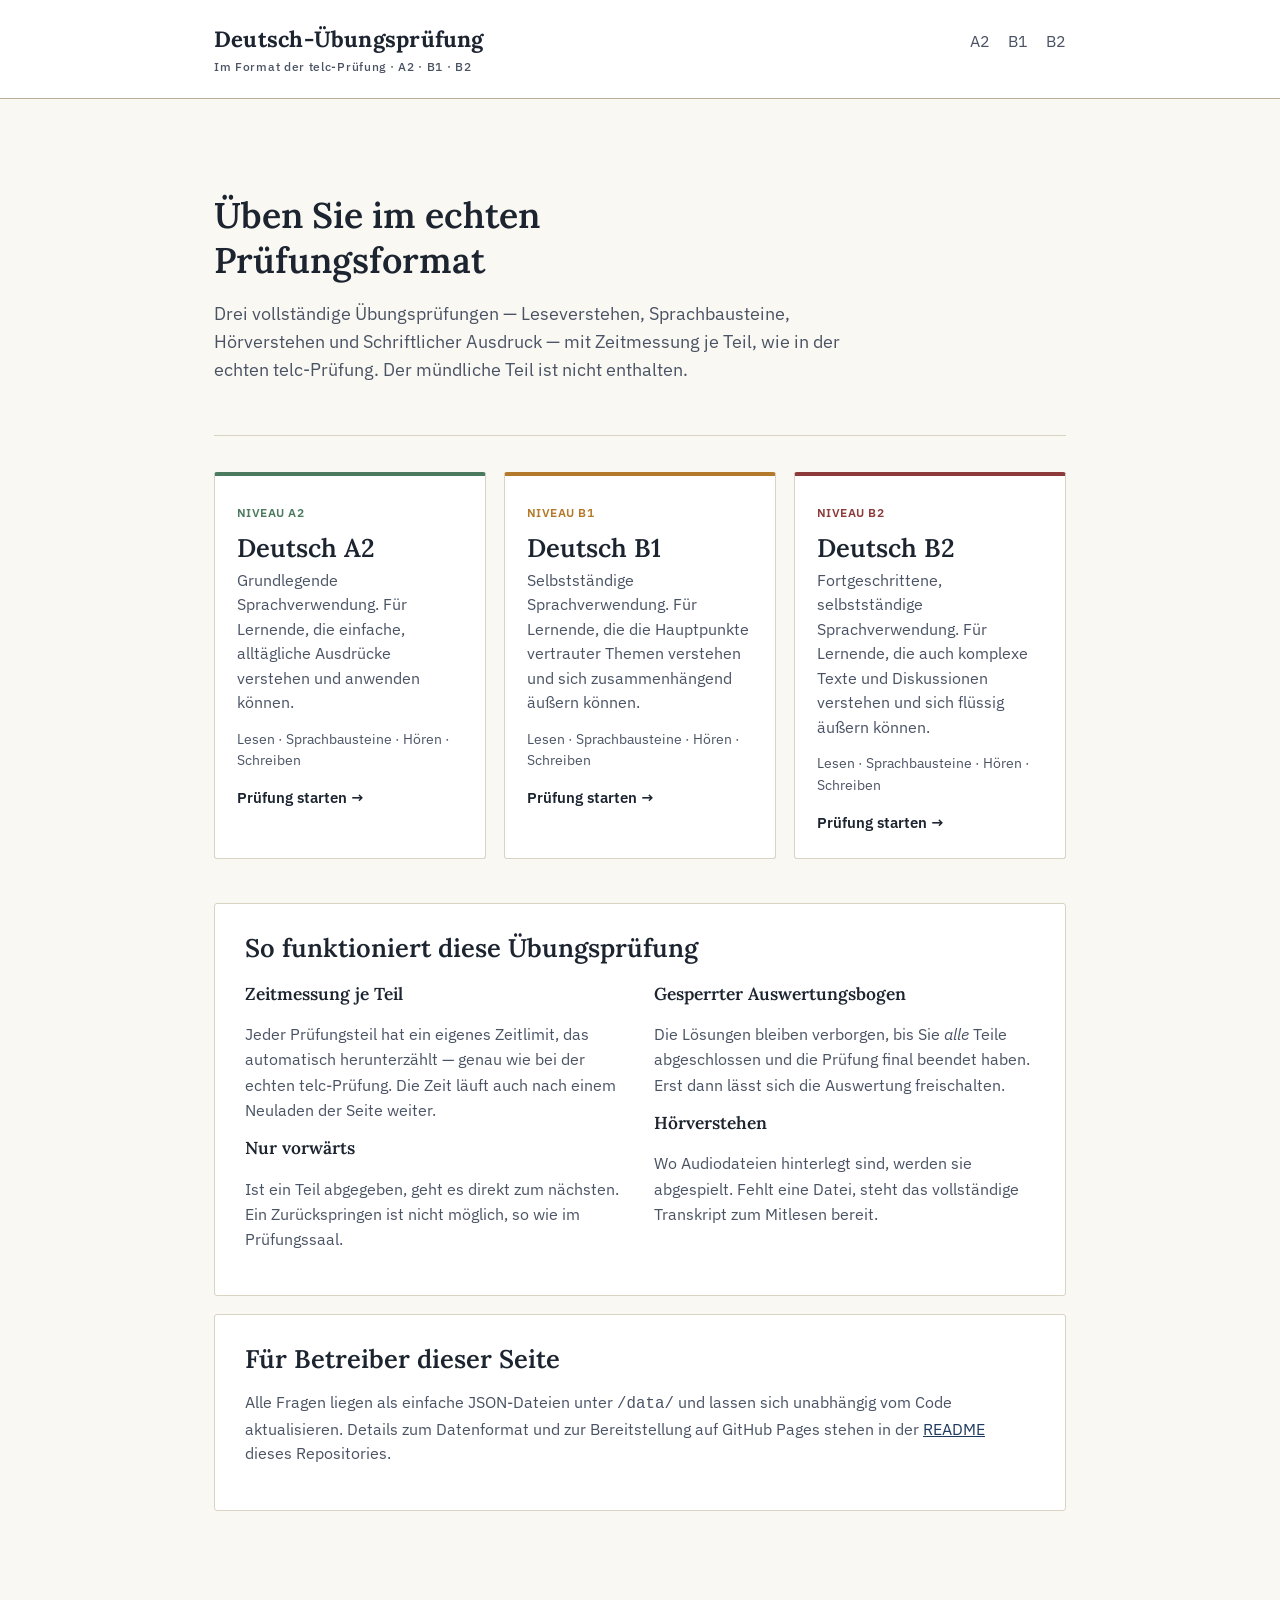
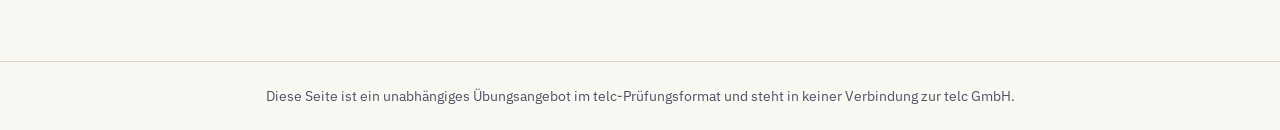
==== index.html @ 19826ff4 "Initial commit" ====
<!DOCTYPE html>
<html lang="de">
<head>
<meta charset="UTF-8">
<meta name="viewport" content="width=device-width, initial-scale=1.0">
<title>Deutsch-Übungsprüfung · telc-Format</title>
<meta name="description" content="Kostenlose Übungsprüfungen im telc-Format für Deutsch A2, B1 und B2 — mit Zeitmessung und gesperrtem Auswertungsbogen.">
<link rel="stylesheet" href="assets/css/style.css">
</head>
<body>

<header class="masthead">
  <div class="masthead-inner">
    <div class="masthead-title"><a href="index.html">Deutsch-Übungsprüfung<small>Im Format der telc-Prüfung · A2 · B1 · B2</small></a></div>
    <nav class="masthead-nav">
      <a href="pages/a2.html">A2</a>
      <a href="pages/b1.html">B1</a>
      <a href="pages/b2.html">B2</a>
    </nav>
  </div>
</header>

<div class="page">
  <section class="hero">
    <h1>Üben Sie im echten Prüfungsformat</h1>
    <p>Drei vollständige Übungsprüfungen — Leseverstehen, Sprachbausteine, Hörverstehen und Schriftlicher Ausdruck — mit Zeitmessung je Teil, wie in der echten telc-Prüfung. Der mündliche Teil ist nicht enthalten.</p>
  </section>

  <div class="level-grid">
    <a class="level-card" href="pages/a2.html" style="--lvl-color:#4C7A5E">
      <span class="cefr-tag">NIVEAU A2</span>
      <h2>Deutsch A2</h2>
      <p>Grundlegende Sprachverwendung. Für Lernende, die einfache, alltägliche Ausdrücke verstehen und anwenden können.</p>
      <div class="parts">Lesen · Sprachbausteine · Hören · Schreiben</div>
      <div class="go">Prüfung starten →</div>
    </a>
    <a class="level-card" href="pages/b1.html" style="--lvl-color:#B5792B">
      <span class="cefr-tag">NIVEAU B1</span>
      <h2>Deutsch B1</h2>
      <p>Selbstständige Sprachverwendung. Für Lernende, die die Hauptpunkte vertrauter Themen verstehen und sich zusammenhängend äußern können.</p>
      <div class="parts">Lesen · Sprachbausteine · Hören · Schreiben</div>
      <div class="go">Prüfung starten →</div>
    </a>
    <a class="level-card" href="pages/b2.html" style="--lvl-color:#8C3A3A">
      <span class="cefr-tag">NIVEAU B2</span>
      <h2>Deutsch B2</h2>
      <p>Fortgeschrittene, selbstständige Sprachverwendung. Für Lernende, die auch komplexe Texte und Diskussionen verstehen und sich flüssig äußern können.</p>
      <div class="parts">Lesen · Sprachbausteine · Hören · Schreiben</div>
      <div class="go">Prüfung starten →</div>
    </a>
  </div>

  <div class="card">
    <h2 style="margin-bottom:16px">So funktioniert diese Übungsprüfung</h2>
    <div class="about-grid">
      <div>
        <h3>Zeitmessung je Teil</h3>
        <p>Jeder Prüfungsteil hat ein eigenes Zeitlimit, das automatisch herunterzählt — genau wie bei der echten telc-Prüfung. Die Zeit läuft auch nach einem Neuladen der Seite weiter.</p>
        <h3>Nur vorwärts</h3>
        <p>Ist ein Teil abgegeben, geht es direkt zum nächsten. Ein Zurückspringen ist nicht möglich, so wie im Prüfungssaal.</p>
      </div>
      <div>
        <h3>Gesperrter Auswertungsbogen</h3>
        <p>Die Lösungen bleiben verborgen, bis Sie <em>alle</em> Teile abgeschlossen und die Prüfung final beendet haben. Erst dann lässt sich die Auswertung freischalten.</p>
        <h3>Hörverstehen</h3>
        <p>Wo Audiodateien hinterlegt sind, werden sie abgespielt. Fehlt eine Datei, steht das vollständige Transkript zum Mitlesen bereit.</p>
      </div>
    </div>
  </div>

  <div class="card" style="margin-top:18px">
    <h2 style="margin-bottom:10px">Für Betreiber dieser Seite</h2>
    <p style="color:var(--ink-soft);font-size:.93rem">Alle Fragen liegen als einfache JSON-Dateien unter <code>/data/</code> und lassen sich unabhängig vom Code aktualisieren. Details zum Datenformat und zur Bereitstellung auf GitHub Pages stehen in der <a href="https://github.com/">README</a> dieses Repositories.</p>
  </div>
</div>

<footer class="site-footer">
  Diese Seite ist ein unabhängiges Übungsangebot im telc-Prüfungsformat und steht in keiner Verbindung zur telc GmbH.
</footer>

</body>
</html>
---- assets/css/style.css ----
/* ==========================================================================
   telc-style Übungsprüfung — shared stylesheet
   Design language: official examination paper. Ink on paper, hairline
   rules, numbered items, a tabular-numeral timer. Accent colour switches
   per level (set via --accent on <body data-level="...">).
   ========================================================================== */

@import url('https://fonts.googleapis.com/css2?family=Lora:ital,wght@0,500;0,600;0,700;1,400&family=IBM+Plex+Sans:wght@400;500;600;700&family=IBM+Plex+Mono:wght@500;600&display=swap');

:root{
  --paper: #FAF8F3;
  --paper-raised: #FFFFFF;
  --ink: #1C2430;
  --ink-soft: #4A5364;
  --rule: #D9D3C4;
  --rule-strong: #B9AF98;
  --accent: #1E3A5F;
  --accent-soft: #E7EEF3;
  --good: #2E6B45;
  --bad: #A13636;
  --focus: #1E3A5F;
  --radius: 3px;
  font-size: 17px;
}

*{ box-sizing: border-box; }
html{ -webkit-text-size-adjust: 100%; }

body{
  margin: 0;
  background: var(--paper);
  color: var(--ink);
  font-family: 'IBM Plex Sans', system-ui, sans-serif;
  line-height: 1.55;
  min-height: 100vh;
}

body[data-level="A2"]{ --accent: #4C7A5E; --accent-soft: #E9F1EC; }
body[data-level="B1"]{ --accent: #B5792B; --accent-soft: #F6EEE1; }
body[data-level="B2"]{ --accent: #8C3A3A; --accent-soft: #F3E7E7; }

h1, h2, h3{
  font-family: 'Lora', Georgia, serif;
  font-weight: 600;
  line-height: 1.25;
  margin: 0 0 .5em;
  color: var(--ink);
}

a{ color: var(--accent); }

button{
  font-family: inherit;
}

:focus-visible{
  outline: 3px solid var(--focus);
  outline-offset: 2px;
}

/* ---------- Masthead ---------- */

.masthead{
  border-bottom: 1px solid var(--rule-strong);
  background: var(--paper-raised);
}
.masthead-inner{
  max-width: 900px;
  margin: 0 auto;
  padding: 22px 24px;
  display: flex;
  align-items: baseline;
  justify-content: space-between;
  gap: 16px;
  flex-wrap: wrap;
}
.masthead-title{
  font-family: 'Lora', serif;
  font-weight: 700;
  font-size: 1.3rem;
  letter-spacing: .01em;
}
.masthead-title a{ color: var(--ink); text-decoration: none; }
.masthead-title small{
  display: block;
  font-family: 'IBM Plex Sans', sans-serif;
  font-weight: 500;
  font-size: .68rem;
  color: var(--ink-soft);
  letter-spacing: .06em;
  margin-top: 2px;
}
.masthead-nav{ display: flex; gap: 18px; font-size: .92rem; }
.masthead-nav a{ text-decoration: none; color: var(--ink-soft); border-bottom: 1px solid transparent; padding-bottom: 2px; }
.masthead-nav a:hover, .masthead-nav a[aria-current="page"]{ color: var(--ink); border-color: var(--rule-strong); }

/* ---------- Layout shells ---------- */

.page{
  max-width: 900px;
  margin: 0 auto;
  padding: 40px 24px 90px;
}
.prose{ max-width: 680px; }

.card{
  background: var(--paper-raised);
  border: 1px solid var(--rule);
  border-radius: var(--radius);
  padding: 28px 30px;
}

/* ---------- Landing page ---------- */

.hero{
  padding: 54px 0 34px;
  border-bottom: 1px solid var(--rule);
  margin-bottom: 36px;
}
.hero h1{ font-size: 2.1rem; max-width: 16ch; }
.hero p{ max-width: 60ch; color: var(--ink-soft); font-size: 1.05rem; }

.level-grid{
  display: grid;
  grid-template-columns: repeat(3, 1fr);
  gap: 18px;
  margin: 28px 0 44px;
}
@media (max-width: 760px){ .level-grid{ grid-template-columns: 1fr; } }

.level-card{
  display: block;
  text-decoration: none;
  color: inherit;
  border: 1px solid var(--rule);
  border-top: 4px solid var(--lvl-color, var(--accent));
  border-radius: var(--radius);
  background: var(--paper-raised);
  padding: 22px 22px 24px;
  transition: transform .12s ease, box-shadow .12s ease;
}
.level-card:hover{ transform: translateY(-2px); box-shadow: 0 8px 20px rgba(28,36,48,.08); }
.level-card h2{ font-size: 1.5rem; margin-bottom: 4px; }
.level-card .cefr-tag{
  display: inline-block;
  font-size: .72rem;
  font-weight: 600;
  letter-spacing: .04em;
  color: var(--lvl-color, var(--accent));
  margin-bottom: 10px;
}
.level-card p{ color: var(--ink-soft); font-size: .93rem; margin: 0 0 14px; }
.level-card .parts{ font-size: .82rem; color: var(--ink-soft); }
.level-card .go{ margin-top: 14px; font-size: .88rem; font-weight: 600; color: var(--ink); }

.about-grid{
  display: grid;
  grid-template-columns: 1fr 1fr;
  gap: 28px;
  margin-top: 20px;
}
@media (max-width: 700px){ .about-grid{ grid-template-columns: 1fr; } }
.about-grid h3{ font-size: 1.02rem; }
.about-grid p, .about-grid li{ color: var(--ink-soft); font-size: .95rem; }

/* ---------- Exam chrome ---------- */

.exam-bar{
  position: sticky;
  top: 0;
  z-index: 20;
  background: var(--paper-raised);
  border-bottom: 1px solid var(--rule-strong);
}
.exam-bar-inner{
  max-width: 900px;
  margin: 0 auto;
  padding: 12px 24px;
  display: flex;
  align-items: center;
  gap: 18px;
  flex-wrap: wrap;
}
.exam-bar .section-name{
  font-family: 'Lora', serif;
  font-weight: 600;
  font-size: 1.02rem;
}
.exam-bar .section-name .lvl{
  color: var(--accent);
  font-weight: 700;
}
.timer{
  margin-left: auto;
  font-family: 'IBM Plex Mono', monospace;
  font-weight: 600;
  font-size: 1.15rem;
  font-variant-numeric: tabular-nums;
  border: 1px solid var(--rule-strong);
  border-radius: var(--radius);
  padding: 5px 12px;
  background: var(--accent-soft);
  color: var(--ink);
  min-width: 5.5ch;
  text-align: center;
}
.timer.low{ background: #F6E3E1; color: var(--bad); border-color: #DDB3AE; }

.progress-track{
  height: 5px;
  background: var(--rule);
}
.progress-fill{
  height: 100%;
  background: var(--accent);
  transition: width .25s ease;
}

.step-rail{
  display: flex;
  gap: 6px;
  padding: 10px 24px 0;
  max-width: 900px;
  margin: 0 auto;
  flex-wrap: wrap;
}
.step-pill{
  font-size: .78rem;
  padding: 4px 10px;
  border-radius: 999px;
  border: 1px solid var(--rule-strong);
  color: var(--ink-soft);
  background: var(--paper-raised);
}
.step-pill.current{ background: var(--accent); color: #fff; border-color: var(--accent); }
.step-pill.done{ background: var(--accent-soft); color: var(--ink); border-color: var(--rule-strong); }

/* ---------- Exam content ---------- */

.section-head{ margin-bottom: 8px; }
.section-head .eyebrow-time{
  font-size: .85rem;
  color: var(--ink-soft);
}
.instructions{
  background: var(--accent-soft);
  border: 1px solid var(--rule);
  border-radius: var(--radius);
  padding: 14px 18px;
  font-size: .95rem;
  color: var(--ink);
  margin: 16px 0 26px;
}

.part{
  border: 1px solid var(--rule);
  border-radius: var(--radius);
  background: var(--paper-raised);
  padding: 24px 26px;
  margin-bottom: 24px;
}
.part h3{ font-size: 1.08rem; margin-bottom: 6px; }
.part .part-instructions{
  color: var(--ink-soft);
  font-size: .92rem;
  margin-bottom: 18px;
}
.reading-text{
  border-left: 3px solid var(--rule-strong);
  padding: 2px 0 2px 16px;
  margin: 0 0 18px;
  color: var(--ink);
  white-space: pre-line;
  font-size: .98rem;
}

.audio-block{
  display: flex;
  align-items: center;
  gap: 14px;
  background: var(--accent-soft);
  border: 1px solid var(--rule);
  border-radius: var(--radius);
  padding: 12px 16px;
  margin-bottom: 18px;
  flex-wrap: wrap;
}
.audio-block audio{ flex: 1 1 260px; min-width: 220px; }
.audio-missing{
  font-size: .88rem;
  color: var(--ink-soft);
}
.transcript-toggle{
  border: 1px solid var(--rule-strong);
  background: var(--paper-raised);
  border-radius: var(--radius);
  padding: 5px 10px;
  font-size: .82rem;
  cursor: pointer;
  color: var(--ink);
}
.transcript-box{
  white-space: pre-line;
  font-size: .9rem;
  color: var(--ink-soft);
  border-top: 1px dashed var(--rule-strong);
  margin-top: 12px;
  padding-top: 12px;
  display: none;
}
.transcript-box.open{ display: block; }

.q-item{
  padding: 14px 0;
  border-top: 1px solid var(--rule);
}
.q-item:first-child{ border-top: none; padding-top: 0; }
.q-num{
  font-family: 'IBM Plex Mono', monospace;
  font-weight: 600;
  color: var(--accent);
  margin-right: 8px;
}
.q-statement{ font-size: .98rem; }

.tf-choices{ display: flex; gap: 10px; margin-top: 8px; }
.choice-btn{
  border: 1px solid var(--rule-strong);
  background: var(--paper-raised);
  border-radius: var(--radius);
  padding: 6px 16px;
  font-size: .9rem;
  cursor: pointer;
  color: var(--ink);
}
.choice-btn.selected{ background: var(--accent); border-color: var(--accent); color: #fff; }

.mc-options{ display: flex; flex-direction: column; gap: 8px; margin-top: 10px; }
.mc-option{
  display: flex;
  align-items: flex-start;
  gap: 10px;
  border: 1px solid var(--rule-strong);
  border-radius: var(--radius);
  padding: 9px 13px;
  cursor: pointer;
  font-size: .93rem;
  background: var(--paper-raised);
}
.mc-option.selected{ background: var(--accent-soft); border-color: var(--accent); }
.mc-option input{ margin-top: 3px; }

.match-row{
  display: grid;
  grid-template-columns: 1fr 140px;
  gap: 14px;
  align-items: start;
  padding: 12px 0;
  border-top: 1px solid var(--rule);
}
.match-row:first-child{ border-top: none; }
select.match-select{
  font-family: inherit;
  font-size: .92rem;
  padding: 7px 8px;
  border: 1px solid var(--rule-strong);
  border-radius: var(--radius);
  background: var(--paper-raised);
  color: var(--ink);
}
.options-legend{
  background: var(--paper);
  border: 1px dashed var(--rule-strong);
  border-radius: var(--radius);
  padding: 12px 16px;
  margin-bottom: 16px;
  font-size: .88rem;
  color: var(--ink-soft);
}
.options-legend strong{ color: var(--ink); }

.cloze-text{
  font-size: 1rem;
  line-height: 2.1;
}
.cloze-blank-select{
  font-family: 'IBM Plex Mono', monospace;
  font-size: .88rem;
  padding: 3px 6px;
  border: 1px solid var(--rule-strong);
  border-radius: var(--radius);
  background: var(--accent-soft);
  color: var(--ink);
  margin: 0 2px;
}
.wordbank{
  display: flex;
  flex-wrap: wrap;
  gap: 8px;
  margin-bottom: 16px;
}
.wordbank span{
  font-family: 'IBM Plex Mono', monospace;
  font-size: .82rem;
  border: 1px solid var(--rule-strong);
  border-radius: 999px;
  padding: 3px 12px;
  background: var(--paper);
  color: var(--ink-soft);
}

.writing-prompt{ font-size: .98rem; margin-bottom: 10px; }
.writing-points{ margin: 0 0 16px 1.1em; color: var(--ink-soft); font-size: .93rem; }
.writing-points li{ margin-bottom: 4px; }
textarea.writing-area{
  width: 100%;
  min-height: 320px;
  font-family: 'IBM Plex Sans', sans-serif;
  font-size: .98rem;
  line-height: 1.6;
  padding: 16px;
  border: 1px solid var(--rule-strong);
  border-radius: var(--radius);
  background: var(--paper-raised);
  color: var(--ink);
  resize: vertical;
}
.wordcount{ font-size: .82rem; color: var(--ink-soft); margin-top: 6px; }
.wordcount.ok{ color: var(--good); }

/* ---------- Bottom action bar ---------- */

.action-bar{
  position: sticky;
  bottom: 0;
  background: var(--paper-raised);
  border-top: 1px solid var(--rule-strong);
  padding: 14px 24px;
  display: flex;
  justify-content: space-between;
  align-items: center;
  gap: 12px;
  flex-wrap: wrap;
}
.action-bar-inner{
  max-width: 900px;
  margin: 0 auto;
  width: 100%;
  display: flex;
  justify-content: space-between;
  align-items: center;
  gap: 12px;
  flex-wrap: wrap;
}
.btn{
  font-family: inherit;
  font-size: .95rem;
  font-weight: 600;
  padding: 11px 22px;
  border-radius: var(--radius);
  border: 1px solid var(--accent);
  background: var(--accent);
  color: #fff;
  cursor: pointer;
}
.btn.secondary{
  background: transparent;
  color: var(--accent);
}
.btn.ghost{
  background: transparent;
  color: var(--ink-soft);
  border-color: var(--rule-strong);
}
.btn[disabled]{ opacity: .45; cursor: not-allowed; }
.answered-count{ font-size: .85rem; color: var(--ink-soft); }

/* ---------- Start / interstitial screens ---------- */

.start-screen, .result-screen{
  max-width: 640px;
  margin: 60px auto;
  text-align: center;
}
.start-screen .card, .result-screen .card{ text-align: left; }
.timeline{
  list-style: none;
  margin: 20px 0 0;
  padding: 0;
  display: flex;
  flex-direction: column;
  gap: 10px;
}
.timeline li{
  display: flex;
  justify-content: space-between;
  border-top: 1px solid var(--rule);
  padding-top: 10px;
  font-size: .92rem;
}
.timeline li:first-child{ border-top: none; padding-top: 0; }
.timeline .t-name{ font-weight: 600; }
.timeline .t-time{ color: var(--ink-soft); font-family: 'IBM Plex Mono', monospace; }

.lock-icon{ font-size: 2rem; margin-bottom: 6px; }

/* ---------- Answer sheet ---------- */

.score-summary{
  display: grid;
  grid-template-columns: repeat(auto-fit, minmax(140px, 1fr));
  gap: 12px;
  margin: 22px 0 30px;
}
.score-box{
  border: 1px solid var(--rule);
  border-radius: var(--radius);
  padding: 14px 16px;
  background: var(--paper-raised);
}
.score-box .num{
  font-family: 'Lora', serif;
  font-size: 1.6rem;
  font-weight: 700;
  color: var(--accent);
}
.score-box .lbl{ font-size: .8rem; color: var(--ink-soft); }

.answer-row{
  display: flex;
  gap: 10px;
  align-items: flex-start;
  padding: 10px 0;
  border-top: 1px solid var(--rule);
  font-size: .92rem;
}
.answer-row:first-child{ border-top: none; }
.mark{
  flex: 0 0 auto;
  font-weight: 700;
  width: 1.4em;
}
.mark.correct{ color: var(--good); }
.mark.incorrect{ color: var(--bad); }
.answer-detail .yours{ color: var(--ink-soft); }
.answer-detail .correct-answer{ color: var(--good); font-weight: 600; }

.model-answer{
  white-space: pre-line;
  background: var(--accent-soft);
  border: 1px solid var(--rule);
  border-radius: var(--radius);
  padding: 14px 16px;
  font-size: .93rem;
  margin-top: 10px;
}

footer.site-footer{
  border-top: 1px solid var(--rule);
  margin-top: 60px;
  padding: 24px;
  text-align: center;
  font-size: .82rem;
  color: var(--ink-soft);
}

.badge{
  display: inline-block;
  font-size: .72rem;
  font-weight: 600;
  padding: 2px 9px;
  border-radius: 999px;
  background: var(--accent-soft);
  color: var(--accent);
  border: 1px solid var(--rule);
}

@media (max-width: 560px){
  .part{ padding: 18px 16px; }
  .match-row{ grid-template-columns: 1fr; }
}
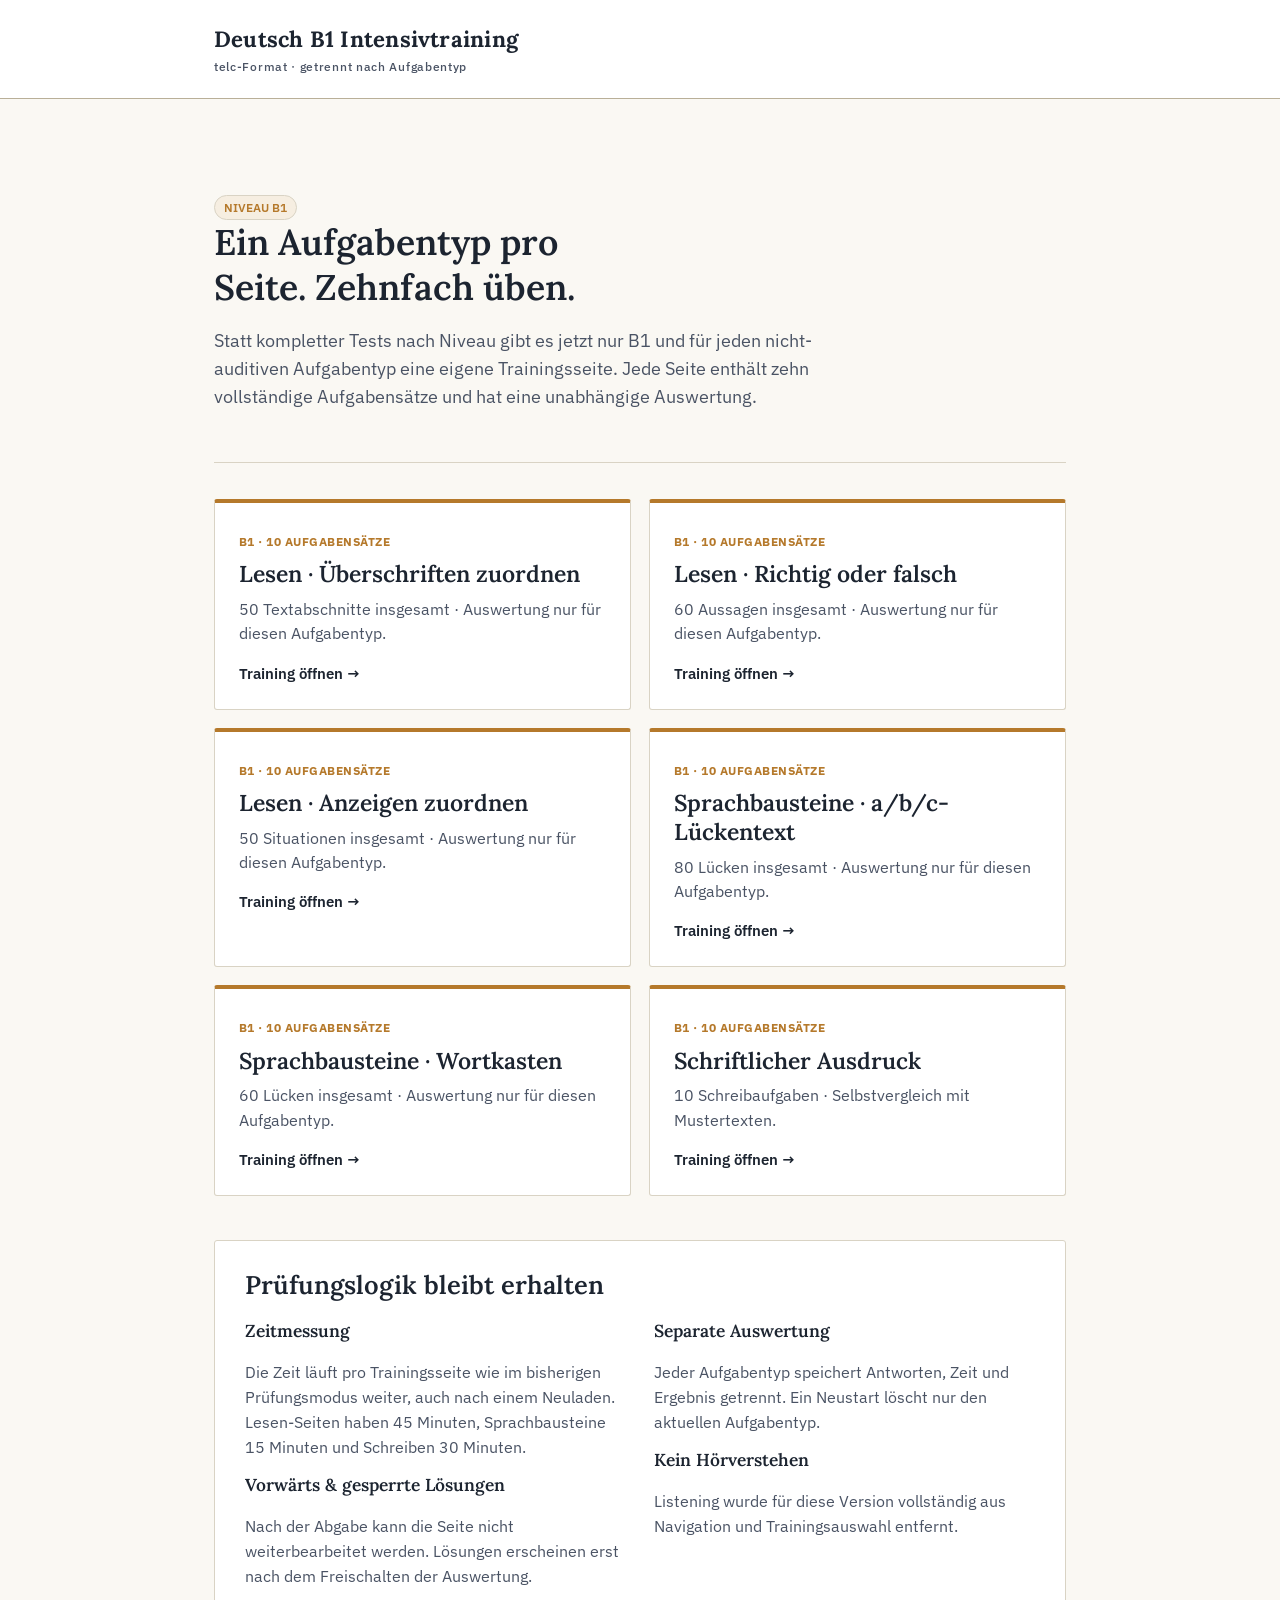
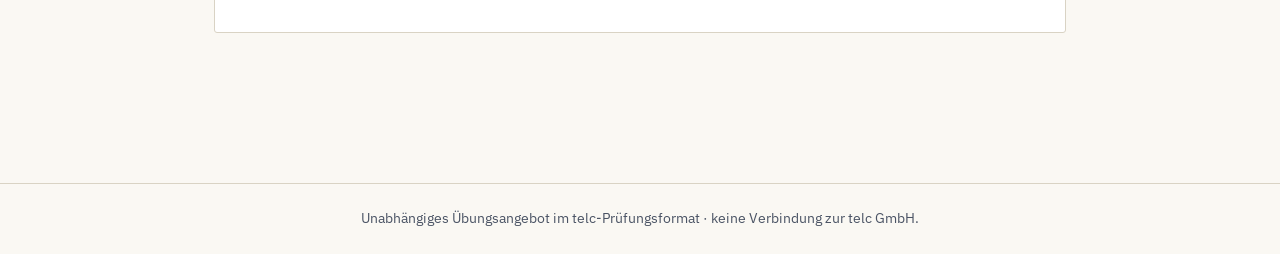
==== commit c84e9a04: "exam reformatted" ====
--- a/index.html
+++ b/index.html
@@ -1,82 +1,11 @@
-<!DOCTYPE html>
-<html lang="de">
-<head>
-<meta charset="UTF-8">
-<meta name="viewport" content="width=device-width, initial-scale=1.0">
-<title>Deutsch-Übungsprüfung · telc-Format</title>
-<meta name="description" content="Kostenlose Übungsprüfungen im telc-Format für Deutsch A2, B1 und B2 — mit Zeitmessung und gesperrtem Auswertungsbogen.">
-<link rel="stylesheet" href="assets/css/style.css">
-</head>
-<body>
-
-<header class="masthead">
-  <div class="masthead-inner">
-    <div class="masthead-title"><a href="index.html">Deutsch-Übungsprüfung<small>Im Format der telc-Prüfung · A2 · B1 · B2</small></a></div>
-    <nav class="masthead-nav">
-      <a href="pages/a2.html">A2</a>
-      <a href="pages/b1.html">B1</a>
-      <a href="pages/b2.html">B2</a>
-    </nav>
-  </div>
-</header>
-
-<div class="page">
-  <section class="hero">
-    <h1>Üben Sie im echten Prüfungsformat</h1>
-    <p>Drei vollständige Übungsprüfungen — Leseverstehen, Sprachbausteine, Hörverstehen und Schriftlicher Ausdruck — mit Zeitmessung je Teil, wie in der echten telc-Prüfung. Der mündliche Teil ist nicht enthalten.</p>
-  </section>
-
-  <div class="level-grid">
-    <a class="level-card" href="pages/a2.html" style="--lvl-color:#4C7A5E">
-      <span class="cefr-tag">NIVEAU A2</span>
-      <h2>Deutsch A2</h2>
-      <p>Grundlegende Sprachverwendung. Für Lernende, die einfache, alltägliche Ausdrücke verstehen und anwenden können.</p>
-      <div class="parts">Lesen · Sprachbausteine · Hören · Schreiben</div>
-      <div class="go">Prüfung starten →</div>
-    </a>
-    <a class="level-card" href="pages/b1.html" style="--lvl-color:#B5792B">
-      <span class="cefr-tag">NIVEAU B1</span>
-      <h2>Deutsch B1</h2>
-      <p>Selbstständige Sprachverwendung. Für Lernende, die die Hauptpunkte vertrauter Themen verstehen und sich zusammenhängend äußern können.</p>
-      <div class="parts">Lesen · Sprachbausteine · Hören · Schreiben</div>
-      <div class="go">Prüfung starten →</div>
-    </a>
-    <a class="level-card" href="pages/b2.html" style="--lvl-color:#8C3A3A">
-      <span class="cefr-tag">NIVEAU B2</span>
-      <h2>Deutsch B2</h2>
-      <p>Fortgeschrittene, selbstständige Sprachverwendung. Für Lernende, die auch komplexe Texte und Diskussionen verstehen und sich flüssig äußern können.</p>
-      <div class="parts">Lesen · Sprachbausteine · Hören · Schreiben</div>
-      <div class="go">Prüfung starten →</div>
-    </a>
-  </div>
-
-  <div class="card">
-    <h2 style="margin-bottom:16px">So funktioniert diese Übungsprüfung</h2>
-    <div class="about-grid">
-      <div>
-        <h3>Zeitmessung je Teil</h3>
-        <p>Jeder Prüfungsteil hat ein eigenes Zeitlimit, das automatisch herunterzählt — genau wie bei der echten telc-Prüfung. Die Zeit läuft auch nach einem Neuladen der Seite weiter.</p>
-        <h3>Nur vorwärts</h3>
-        <p>Ist ein Teil abgegeben, geht es direkt zum nächsten. Ein Zurückspringen ist nicht möglich, so wie im Prüfungssaal.</p>
-      </div>
-      <div>
-        <h3>Gesperrter Auswertungsbogen</h3>
-        <p>Die Lösungen bleiben verborgen, bis Sie <em>alle</em> Teile abgeschlossen und die Prüfung final beendet haben. Erst dann lässt sich die Auswertung freischalten.</p>
-        <h3>Hörverstehen</h3>
-        <p>Wo Audiodateien hinterlegt sind, werden sie abgespielt. Fehlt eine Datei, steht das vollständige Transkript zum Mitlesen bereit.</p>
-      </div>
-    </div>
-  </div>
-
-  <div class="card" style="margin-top:18px">
-    <h2 style="margin-bottom:10px">Für Betreiber dieser Seite</h2>
-    <p style="color:var(--ink-soft);font-size:.93rem">Alle Fragen liegen als einfache JSON-Dateien unter <code>/data/</code> und lassen sich unabhängig vom Code aktualisieren. Details zum Datenformat und zur Bereitstellung auf GitHub Pages stehen in der <a href="https://github.com/">README</a> dieses Repositories.</p>
-  </div>
-</div>
-
-<footer class="site-footer">
-  Diese Seite ist ein unabhängiges Übungsangebot im telc-Prüfungsformat und steht in keiner Verbindung zur telc GmbH.
-</footer>
-
-</body>
-</html>
+<!DOCTYPE html><html lang="de"><head><meta charset="UTF-8"><meta name="viewport" content="width=device-width, initial-scale=1.0"><title>Deutsch B1 Intensivtraining · telc-Format</title><meta name="description" content="B1 Intensivtraining nach Aufgabentyp mit zehnfacher Aufgabenmenge und separater Auswertung."><link rel="stylesheet" href="assets/css/style.css"></head>
+<body data-level="B1"><header class="masthead"><div class="masthead-inner"><div class="masthead-title"><a href="index.html">Deutsch B1 Intensivtraining<small>telc-Format · getrennt nach Aufgabentyp</small></a></div></div></header>
+<div class="page"><section class="hero"><span class="badge">NIVEAU B1</span><h1>Ein Aufgabentyp pro Seite. Zehnfach üben.</h1><p>Statt kompletter Tests nach Niveau gibt es jetzt nur B1 und für jeden nicht-auditiven Aufgabentyp eine eigene Trainingsseite. Jede Seite enthält zehn vollständige Aufgabensätze und hat eine unabhängige Auswertung.</p></section>
+<div class="practice-grid"><a class="practice-card" href="pages/lesen-ueberschriften.html"><span class="cefr-tag">B1 · 10 AUFGABENSÄTZE</span><h2>Lesen · Überschriften zuordnen</h2><p>50 Textabschnitte insgesamt · Auswertung nur für diesen Aufgabentyp.</p><div class="go">Training öffnen →</div></a>
+<a class="practice-card" href="pages/lesen-richtig-falsch.html"><span class="cefr-tag">B1 · 10 AUFGABENSÄTZE</span><h2>Lesen · Richtig oder falsch</h2><p>60 Aussagen insgesamt · Auswertung nur für diesen Aufgabentyp.</p><div class="go">Training öffnen →</div></a>
+<a class="practice-card" href="pages/lesen-anzeigen.html"><span class="cefr-tag">B1 · 10 AUFGABENSÄTZE</span><h2>Lesen · Anzeigen zuordnen</h2><p>50 Situationen insgesamt · Auswertung nur für diesen Aufgabentyp.</p><div class="go">Training öffnen →</div></a>
+<a class="practice-card" href="pages/sprachbausteine-abc.html"><span class="cefr-tag">B1 · 10 AUFGABENSÄTZE</span><h2>Sprachbausteine · a/b/c-Lückentext</h2><p>80 Lücken insgesamt · Auswertung nur für diesen Aufgabentyp.</p><div class="go">Training öffnen →</div></a>
+<a class="practice-card" href="pages/sprachbausteine-wortkasten.html"><span class="cefr-tag">B1 · 10 AUFGABENSÄTZE</span><h2>Sprachbausteine · Wortkasten</h2><p>60 Lücken insgesamt · Auswertung nur für diesen Aufgabentyp.</p><div class="go">Training öffnen →</div></a>
+<a class="practice-card" href="pages/schreiben.html"><span class="cefr-tag">B1 · 10 AUFGABENSÄTZE</span><h2>Schriftlicher Ausdruck</h2><p>10 Schreibaufgaben · Selbstvergleich mit Mustertexten.</p><div class="go">Training öffnen →</div></a></div>
+<div class="card"><h2>Prüfungslogik bleibt erhalten</h2><div class="about-grid"><div><h3>Zeitmessung</h3><p>Die Zeit läuft pro Trainingsseite wie im bisherigen Prüfungsmodus weiter, auch nach einem Neuladen. Lesen-Seiten haben 45 Minuten, Sprachbausteine 15 Minuten und Schreiben 30 Minuten.</p><h3>Vorwärts & gesperrte Lösungen</h3><p>Nach der Abgabe kann die Seite nicht weiterbearbeitet werden. Lösungen erscheinen erst nach dem Freischalten der Auswertung.</p></div><div><h3>Separate Auswertung</h3><p>Jeder Aufgabentyp speichert Antworten, Zeit und Ergebnis getrennt. Ein Neustart löscht nur den aktuellen Aufgabentyp.</p><h3>Kein Hörverstehen</h3><p>Listening wurde für diese Version vollständig aus Navigation und Trainingsauswahl entfernt.</p></div></div></div></div>
+<footer class="site-footer">Unabhängiges Übungsangebot im telc-Prüfungsformat · keine Verbindung zur telc GmbH.</footer></body></html>
--- a/assets/css/style.css
+++ b/assets/css/style.css
@@ -579,3 +579,30 @@
   .part{ padding: 18px 16px; }
   .match-row{ grid-template-columns: 1fr; }
 }
+
+/* B1 task-format rebuild */
+.practice-grid{
+  display:grid;
+  grid-template-columns:repeat(2,minmax(0,1fr));
+  gap:18px;
+  margin:28px 0 44px;
+}
+.practice-card{
+  display:block;
+  text-decoration:none;
+  color:inherit;
+  border:1px solid var(--rule);
+  border-top:4px solid var(--accent);
+  border-radius:var(--radius);
+  background:var(--paper-raised);
+  padding:24px;
+  transition:transform .12s ease,box-shadow .12s ease;
+}
+.practice-card:hover{transform:translateY(-2px);box-shadow:0 8px 20px rgba(28,36,48,.08)}
+.practice-card h2{font-size:1.35rem;margin-bottom:8px}
+.practice-card p{color:var(--ink-soft);font-size:.92rem;margin:0 0 16px}
+.practice-card .cefr-tag{display:inline-block;font-size:.7rem;font-weight:700;letter-spacing:.04em;color:var(--accent);margin-bottom:9px}
+.practice-card .go{font-size:.88rem;font-weight:600}
+.practice-nav{gap:10px;max-width:620px;justify-content:flex-end}
+.practice-nav a{font-size:.78rem}
+@media(max-width:760px){.practice-grid{grid-template-columns:1fr}.practice-nav{width:100%;justify-content:flex-start}.masthead-inner{align-items:flex-start}}
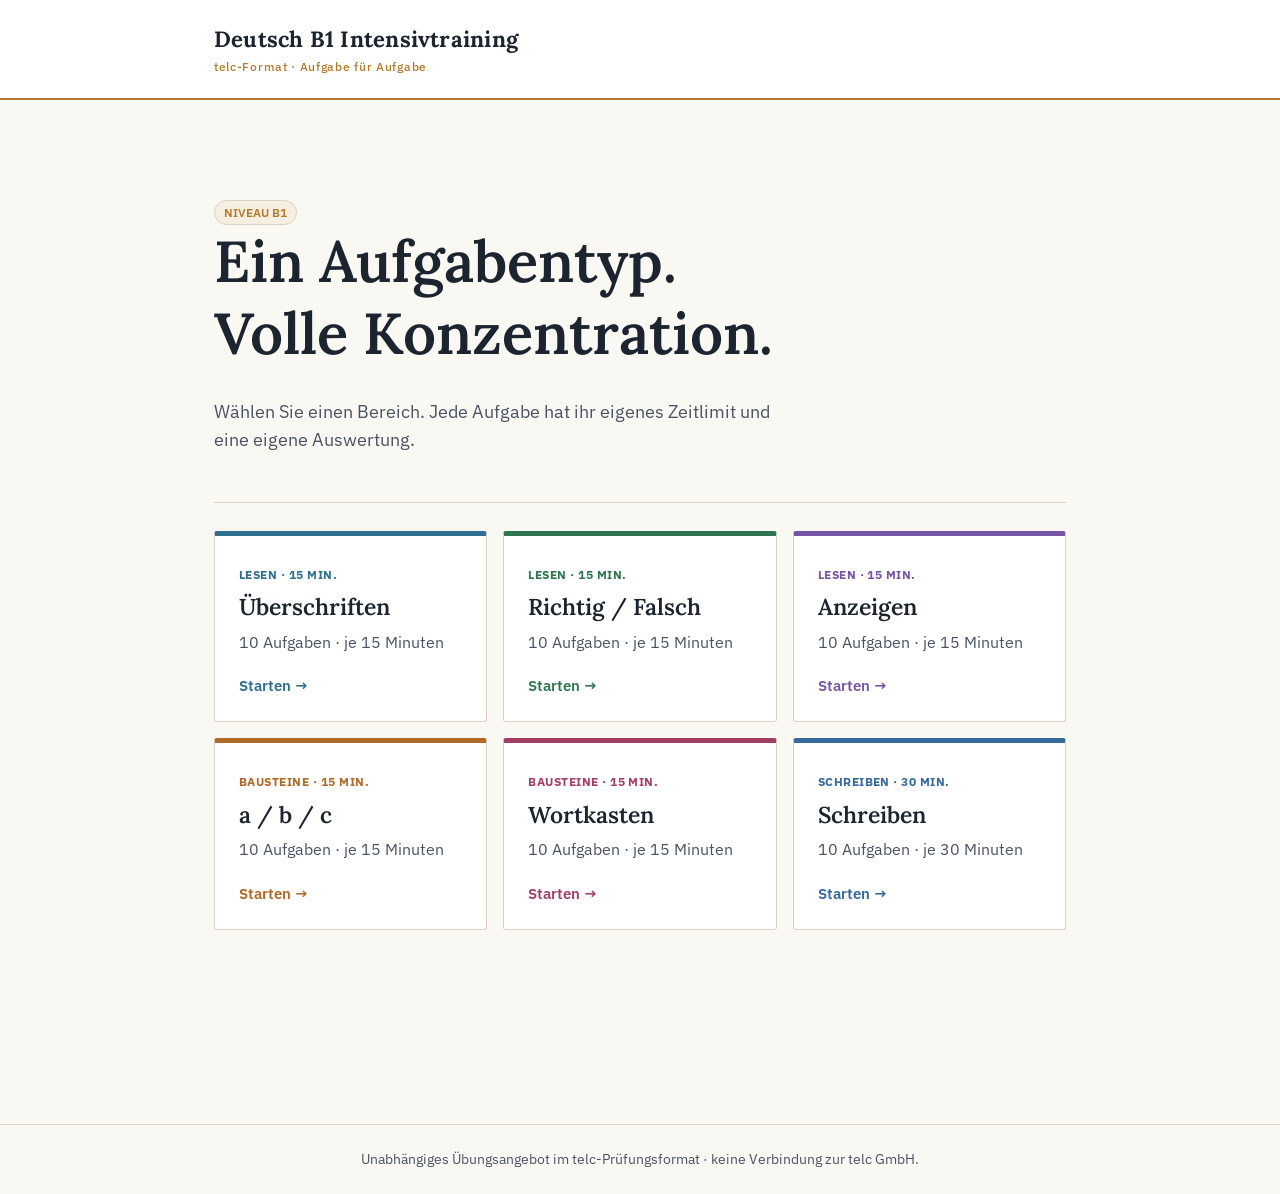
==== commit 31c7e667: "review system updated After each submission is the evaluation" ====
--- a/index.html
+++ b/index.html
@@ -1,11 +1,29 @@
-<!DOCTYPE html><html lang="de"><head><meta charset="UTF-8"><meta name="viewport" content="width=device-width, initial-scale=1.0"><title>Deutsch B1 Intensivtraining · telc-Format</title><meta name="description" content="B1 Intensivtraining nach Aufgabentyp mit zehnfacher Aufgabenmenge und separater Auswertung."><link rel="stylesheet" href="assets/css/style.css"></head>
-<body data-level="B1"><header class="masthead"><div class="masthead-inner"><div class="masthead-title"><a href="index.html">Deutsch B1 Intensivtraining<small>telc-Format · getrennt nach Aufgabentyp</small></a></div></div></header>
-<div class="page"><section class="hero"><span class="badge">NIVEAU B1</span><h1>Ein Aufgabentyp pro Seite. Zehnfach üben.</h1><p>Statt kompletter Tests nach Niveau gibt es jetzt nur B1 und für jeden nicht-auditiven Aufgabentyp eine eigene Trainingsseite. Jede Seite enthält zehn vollständige Aufgabensätze und hat eine unabhängige Auswertung.</p></section>
-<div class="practice-grid"><a class="practice-card" href="pages/lesen-ueberschriften.html"><span class="cefr-tag">B1 · 10 AUFGABENSÄTZE</span><h2>Lesen · Überschriften zuordnen</h2><p>50 Textabschnitte insgesamt · Auswertung nur für diesen Aufgabentyp.</p><div class="go">Training öffnen →</div></a>
-<a class="practice-card" href="pages/lesen-richtig-falsch.html"><span class="cefr-tag">B1 · 10 AUFGABENSÄTZE</span><h2>Lesen · Richtig oder falsch</h2><p>60 Aussagen insgesamt · Auswertung nur für diesen Aufgabentyp.</p><div class="go">Training öffnen →</div></a>
-<a class="practice-card" href="pages/lesen-anzeigen.html"><span class="cefr-tag">B1 · 10 AUFGABENSÄTZE</span><h2>Lesen · Anzeigen zuordnen</h2><p>50 Situationen insgesamt · Auswertung nur für diesen Aufgabentyp.</p><div class="go">Training öffnen →</div></a>
-<a class="practice-card" href="pages/sprachbausteine-abc.html"><span class="cefr-tag">B1 · 10 AUFGABENSÄTZE</span><h2>Sprachbausteine · a/b/c-Lückentext</h2><p>80 Lücken insgesamt · Auswertung nur für diesen Aufgabentyp.</p><div class="go">Training öffnen →</div></a>
-<a class="practice-card" href="pages/sprachbausteine-wortkasten.html"><span class="cefr-tag">B1 · 10 AUFGABENSÄTZE</span><h2>Sprachbausteine · Wortkasten</h2><p>60 Lücken insgesamt · Auswertung nur für diesen Aufgabentyp.</p><div class="go">Training öffnen →</div></a>
-<a class="practice-card" href="pages/schreiben.html"><span class="cefr-tag">B1 · 10 AUFGABENSÄTZE</span><h2>Schriftlicher Ausdruck</h2><p>10 Schreibaufgaben · Selbstvergleich mit Mustertexten.</p><div class="go">Training öffnen →</div></a></div>
-<div class="card"><h2>Prüfungslogik bleibt erhalten</h2><div class="about-grid"><div><h3>Zeitmessung</h3><p>Die Zeit läuft pro Trainingsseite wie im bisherigen Prüfungsmodus weiter, auch nach einem Neuladen. Lesen-Seiten haben 45 Minuten, Sprachbausteine 15 Minuten und Schreiben 30 Minuten.</p><h3>Vorwärts & gesperrte Lösungen</h3><p>Nach der Abgabe kann die Seite nicht weiterbearbeitet werden. Lösungen erscheinen erst nach dem Freischalten der Auswertung.</p></div><div><h3>Separate Auswertung</h3><p>Jeder Aufgabentyp speichert Antworten, Zeit und Ergebnis getrennt. Ein Neustart löscht nur den aktuellen Aufgabentyp.</p><h3>Kein Hörverstehen</h3><p>Listening wurde für diese Version vollständig aus Navigation und Trainingsauswahl entfernt.</p></div></div></div></div>
-<footer class="site-footer">Unabhängiges Übungsangebot im telc-Prüfungsformat · keine Verbindung zur telc GmbH.</footer></body></html>+<!DOCTYPE html>
+<html lang="de">
+<head>
+<meta charset="UTF-8"><meta name="viewport" content="width=device-width, initial-scale=1.0">
+<title>Deutsch B1 · Intensivtraining</title>
+<meta name="description" content="Deutsch B1 Intensivtraining, getrennt nach Aufgabentyp.">
+<link rel="stylesheet" href="assets/css/style.css">
+</head>
+<body data-level="B1">
+<header class="masthead"><div class="masthead-inner">
+  <div class="masthead-title"><a href="index.html">Deutsch B1 Intensivtraining<small>telc-Format · Aufgabe für Aufgabe</small></a></div>
+</div></header>
+<main class="page landing-page">
+  <section class="hero compact-hero">
+    <span class="badge">NIVEAU B1</span>
+    <h1>Ein Aufgabentyp.<br>Volle Konzentration.</h1>
+    <p>Wählen Sie einen Bereich. Jede Aufgabe hat ihr eigenes Zeitlimit und eine eigene Auswertung.</p>
+  </section>
+  <div class="practice-grid redesigned-grid">
+    <a class="practice-card type-reading-headings" href="pages/lesen-ueberschriften.html"><span class="cefr-tag">LESEN · 15 MIN.</span><h2>Überschriften</h2><p>10 Aufgaben · je 15 Minuten</p><div class="go">Starten →</div></a>
+    <a class="practice-card type-reading-tf" href="pages/lesen-richtig-falsch.html"><span class="cefr-tag">LESEN · 15 MIN.</span><h2>Richtig / Falsch</h2><p>10 Aufgaben · je 15 Minuten</p><div class="go">Starten →</div></a>
+    <a class="practice-card type-reading-ads" href="pages/lesen-anzeigen.html"><span class="cefr-tag">LESEN · 15 MIN.</span><h2>Anzeigen</h2><p>10 Aufgaben · je 15 Minuten</p><div class="go">Starten →</div></a>
+    <a class="practice-card type-bausteine-abc" href="pages/sprachbausteine-abc.html"><span class="cefr-tag">BAUSTEINE · 15 MIN.</span><h2>a / b / c</h2><p>10 Aufgaben · je 15 Minuten</p><div class="go">Starten →</div></a>
+    <a class="practice-card type-bausteine-word" href="pages/sprachbausteine-wortkasten.html"><span class="cefr-tag">BAUSTEINE · 15 MIN.</span><h2>Wortkasten</h2><p>10 Aufgaben · je 15 Minuten</p><div class="go">Starten →</div></a>
+    <a class="practice-card type-writing" href="pages/schreiben.html"><span class="cefr-tag">SCHREIBEN · 30 MIN.</span><h2>Schreiben</h2><p>10 Aufgaben · je 30 Minuten</p><div class="go">Starten →</div></a>
+  </div>
+</main>
+<footer class="site-footer">Unabhängiges Übungsangebot im telc-Prüfungsformat · keine Verbindung zur telc GmbH.</footer>
+</body></html>
--- a/assets/css/style.css
+++ b/assets/css/style.css
@@ -606,3 +606,123 @@
 .practice-nav{gap:10px;max-width:620px;justify-content:flex-end}
 .practice-nav a{font-size:.78rem}
 @media(max-width:760px){.practice-grid{grid-template-columns:1fr}.practice-nav{width:100%;justify-content:flex-start}.masthead-inner{align-items:flex-start}}
+
+/* ===== B1 task-by-task redesign ===== */
+:root{ --type-color:#B5792B; --type-soft:#F6EEE1; }
+body[data-practice="lesen-ueberschriften"]{--type-color:#2F6F8F;--type-soft:#E7F1F6}
+body[data-practice="lesen-richtig-falsch"]{--type-color:#2E7650;--type-soft:#E8F3EC}
+body[data-practice="lesen-anzeigen"]{--type-color:#7655A5;--type-soft:#EEEAF6}
+body[data-practice="sprachbausteine-abc"]{--type-color:#B06A28;--type-soft:#F8EEE4}
+body[data-practice="sprachbausteine-wortkasten"]{--type-color:#A33F65;--type-soft:#F7E9EF}
+body[data-practice="schreiben"]{--type-color:#356A9B;--type-soft:#E8F0F8}
+
+.masthead{border-bottom:2px solid var(--type-color)}
+.masthead-title small{color:var(--type-color)}
+.practice-nav{max-width:100%;overflow-x:auto;white-space:nowrap;padding-bottom:3px}
+.practice-nav a[aria-current="page"]{color:var(--type-color);border-color:var(--type-color);font-weight:700}
+
+.intro-page{max-width:780px;padding-top:86px;text-align:center}
+.intro-kicker,.result-kicker,.task-label{color:var(--type-color);font-weight:700;letter-spacing:.09em;text-transform:uppercase;font-size:.78rem}
+.intro-page h1{font-size:clamp(2rem,5vw,3.4rem);margin:12px auto 10px;max-width:18ch}
+.intro-lead{font-size:1.2rem;color:var(--ink-soft);margin:0 0 26px}
+.intro-meta{display:flex;justify-content:center;flex-wrap:wrap;gap:9px;margin:0 auto 32px}
+.intro-meta span{background:var(--type-soft);color:var(--type-color);border:1px solid color-mix(in srgb,var(--type-color) 25%,white);border-radius:999px;padding:8px 13px;font-size:.82rem;font-weight:600}
+.intro-start{min-width:230px;background:var(--type-color);border-color:var(--type-color)}
+.back-link{display:block;margin-top:18px;color:var(--ink-soft);text-decoration:none;font-size:.9rem}
+
+.exam-bar{border-bottom:1px solid var(--rule-strong)}
+.exam-bar .section-name .lvl{color:var(--type-color)}
+.timer{background:var(--type-soft);border-color:color-mix(in srgb,var(--type-color) 35%,white)}
+.progress-fill{background:var(--type-color)}
+.task-counter{font-size:.82rem;color:var(--ink-soft);font-weight:600}
+
+.task-tabs{position:sticky;top:63px;z-index:19;display:flex;gap:7px;overflow-x:auto;padding:10px max(24px,calc((100vw - 900px)/2));background:rgba(250,248,243,.97);border-bottom:1px solid var(--rule);scrollbar-width:thin}
+.task-tab{flex:0 0 auto;width:42px;height:36px;border:1px solid var(--rule-strong);border-radius:8px;background:var(--paper-raised);color:var(--ink-soft);font:600 .82rem 'IBM Plex Sans',sans-serif;cursor:pointer;position:relative}
+.task-tab:hover{border-color:var(--type-color);color:var(--type-color)}
+.task-tab.active{background:var(--type-color);border-color:var(--type-color);color:#fff;box-shadow:0 2px 8px rgba(0,0,0,.1)}
+.task-tab.done{background:var(--type-soft);color:var(--type-color);border-color:color-mix(in srgb,var(--type-color) 35%,white)}
+.task-tab b{position:absolute;right:3px;top:1px;font-size:.62rem;color:var(--bad)}
+
+.task-page{padding-top:34px;max-width:900px}
+.task-head{display:flex;align-items:flex-end;justify-content:space-between;gap:20px;margin-bottom:16px}
+.task-head h1{margin:5px 0 0;font-size:1.65rem}
+.task-time-note{font-size:.82rem;font-weight:600;color:var(--type-color);white-space:nowrap}
+.instructions{background:var(--type-soft);border-color:color-mix(in srgb,var(--type-color) 20%,white);border-left:4px solid var(--type-color)}
+.part{border-top:4px solid var(--type-color);margin-bottom:0}
+.part-title-row{display:flex;gap:10px;align-items:flex-start;margin-bottom:18px}
+.part-title-row h2{font-size:1.18rem;margin:0}
+.part-type-dot{width:10px;height:10px;background:var(--type-color);border-radius:50%;margin-top:7px;flex:0 0 auto}
+
+.action-bar{position:sticky;bottom:0;z-index:18;background:rgba(250,248,243,.96);border-top:1px solid var(--rule-strong);backdrop-filter:blur(5px)}
+.action-bar-inner{max-width:900px;margin:auto;padding:12px 24px;display:flex;align-items:center;gap:16px}
+.action-bar .btn{margin-left:auto;background:var(--type-color);border-color:var(--type-color)}
+.answered-count{font-size:.82rem;color:var(--ink-soft)}
+
+.result-screen,.result-page{max-width:900px}
+.result-screen h1,.result-page h1{font-size:2.4rem;margin-top:8px}
+.result-lead{color:var(--ink-soft)}
+.result-list,.task-results{border:1px solid var(--rule);background:var(--paper-raised);border-radius:var(--radius);overflow:hidden;margin:28px 0}
+.result-row,.task-result{display:grid;grid-template-columns:auto 1fr auto;gap:14px;align-items:center;padding:15px 18px;border-bottom:1px solid var(--rule)}
+.result-row:last-child,.task-result:last-child{border-bottom:0}
+.result-num{width:30px;height:30px;border-radius:50%;display:grid;place-items:center;background:var(--type-soft);color:var(--type-color);font-weight:700}
+.result-name{font-weight:600}.result-row>span:last-child,.task-result-head span{font-family:'IBM Plex Mono',monospace;font-size:.8rem;color:var(--ink-soft)}
+.task-result{display:block}.task-result-head{display:flex;justify-content:space-between;gap:10px}.task-result-title{margin-top:4px;color:var(--ink-soft);font-size:.9rem}
+.score-summary{display:grid;grid-template-columns:repeat(3,1fr);gap:14px;margin:24px 0}
+.score-box{background:var(--paper-raised);border:1px solid var(--rule);padding:20px;text-align:center}.score-box .num{font:700 1.6rem 'IBM Plex Mono',monospace;color:var(--type-color)}.score-box .lbl{font-size:.78rem;color:var(--ink-soft);margin-top:4px}
+.answer-task{margin-top:36px}.answer-task h2{font-size:1.25rem;border-bottom:2px solid var(--type-color);padding-bottom:8px}.answer-part{background:var(--paper-raised);border:1px solid var(--rule);padding:18px}
+.error-card{border-top:4px solid var(--bad)}
+
+@media(max-width:700px){
+ .masthead-inner{padding:14px 16px}.masthead-nav{width:100%;gap:14px}
+ .task-tabs{top:103px;padding-left:14px;padding-right:14px}
+ .task-head{align-items:flex-start;flex-direction:column}.task-time-note{white-space:normal}
+ .task-page{padding:24px 16px 90px}.action-bar-inner{padding:10px 16px}.answered-count{display:none}
+ .score-summary{grid-template-columns:1fr}.result-row{grid-template-columns:auto 1fr}.result-row>span:last-child{grid-column:2}.intro-page{padding:60px 16px}.intro-meta{flex-direction:column;align-items:center}
+}
+
+/* Landing page refinements */
+.compact-hero{padding:58px 0 30px;margin-bottom:28px}.compact-hero h1{max-width:none;font-size:clamp(2.2rem,6vw,3.4rem)}.compact-hero p{max-width:560px}
+.redesigned-grid{grid-template-columns:repeat(3,1fr);gap:16px}
+@media(max-width:820px){.redesigned-grid{grid-template-columns:repeat(2,1fr)}}
+@media(max-width:560px){.redesigned-grid{grid-template-columns:1fr}}
+.practice-card{border-top:5px solid var(--card-color,var(--accent));}.practice-card .cefr-tag{color:var(--card-color,var(--accent))}.practice-card:hover{border-color:var(--card-color,var(--accent))}
+.type-reading-headings{--card-color:#2F6F8F}.type-reading-tf{--card-color:#2E7650}.type-reading-ads{--card-color:#7655A5}.type-bausteine-abc{--card-color:#B06A28}.type-bausteine-word{--card-color:#A33F65}.type-writing{--card-color:#356A9B}
+.landing-page .practice-card h2{font-size:1.35rem}.landing-page .practice-card p{margin-bottom:20px}.landing-page .go{color:var(--card-color,var(--ink))}
+
+
+/* Task-to-task visual distinction */
+.task-page.even {
+  background: linear-gradient(180deg, var(--type-soft) 0, transparent 180px);
+}
+.task-page.odd {
+  background: linear-gradient(180deg, rgba(255,255,255,.9) 0, var(--paper) 180px);
+}
+.task-page.even .part {
+  box-shadow: 0 8px 28px rgba(0,0,0,.055);
+}
+.task-page.odd .part {
+  box-shadow: 0 2px 12px rgba(0,0,0,.035);
+  border-top-width: 7px;
+}
+.task-page.even .task-head {
+  padding: 18px 20px;
+  border-radius: 12px;
+  background: var(--type-soft);
+  border: 1px solid color-mix(in srgb,var(--type-color) 18%,white);
+}
+.task-page.odd .task-head {
+  padding-bottom: 14px;
+  border-bottom: 2px dashed var(--rule-strong);
+}
+.task-review .review-banner {
+  padding: 28px;
+  border-radius: 14px;
+  background: var(--type-soft);
+  border: 1px solid color-mix(in srgb,var(--type-color) 24%,white);
+  margin-bottom: 24px;
+}
+.task-review .review-banner h1 { margin: 5px 0 10px; }
+.review-score { font-size: 1.05rem; color: var(--ink-soft); }
+.review-score strong { color: var(--type-color); font: 700 1.5rem 'IBM Plex Mono',monospace; }
+.review-answer .answer-part { margin-top: 0; }
+.review-bar .review-timer { font-size: .82rem; }
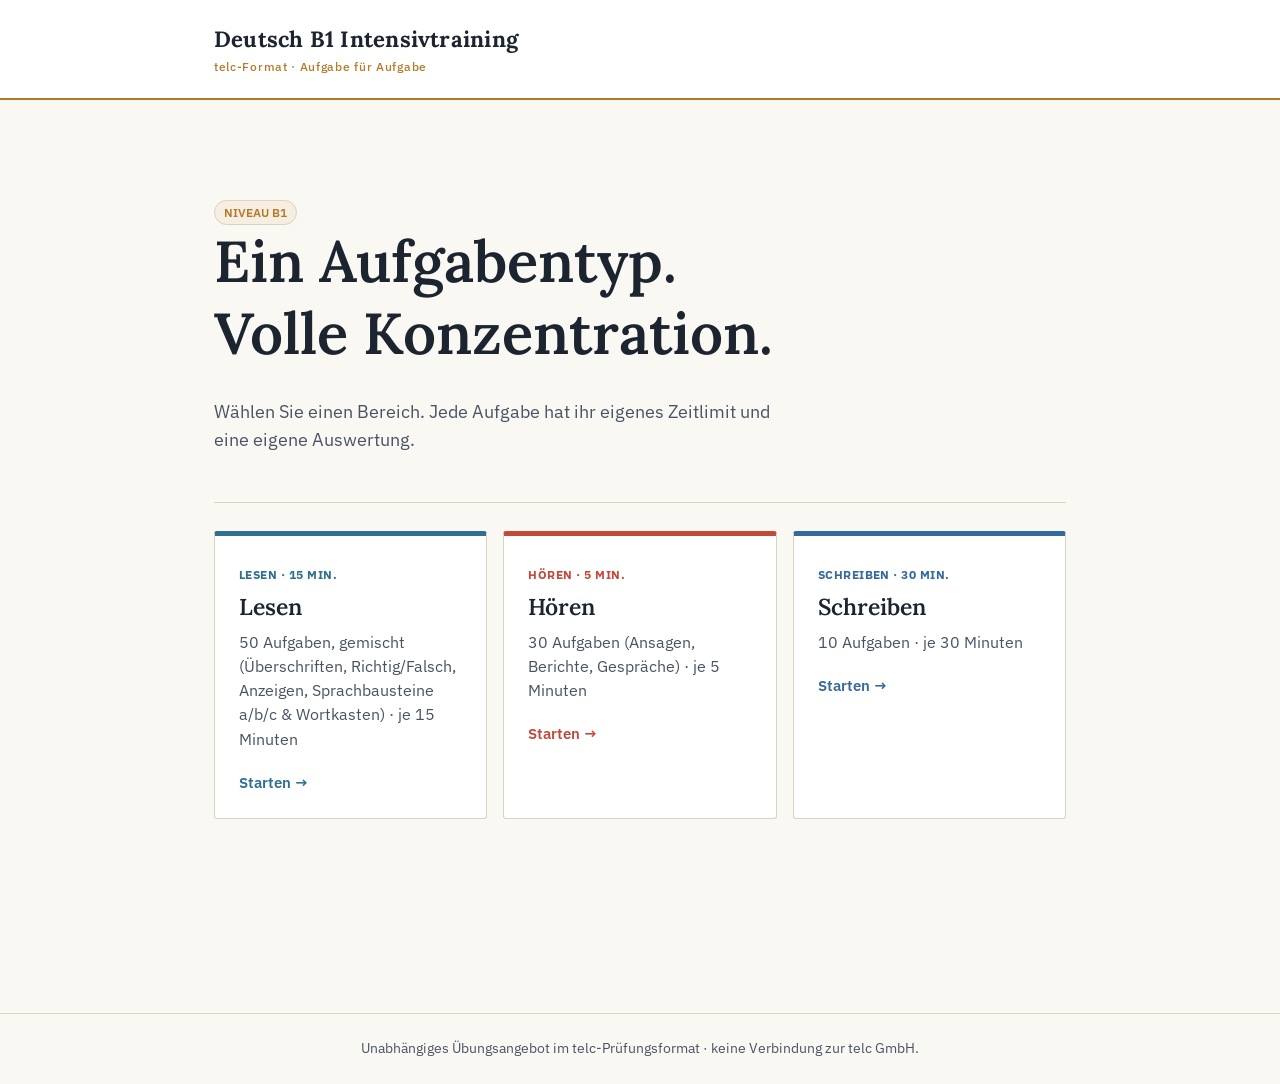
==== commit d2981ae5: "with listening added Polished with 50 reading, 30 listening and 10 writing tasks" ====
--- a/index.html
+++ b/index.html
@@ -17,11 +17,8 @@
     <p>Wählen Sie einen Bereich. Jede Aufgabe hat ihr eigenes Zeitlimit und eine eigene Auswertung.</p>
   </section>
   <div class="practice-grid redesigned-grid">
-    <a class="practice-card type-reading-headings" href="pages/lesen-ueberschriften.html"><span class="cefr-tag">LESEN · 15 MIN.</span><h2>Überschriften</h2><p>10 Aufgaben · je 15 Minuten</p><div class="go">Starten →</div></a>
-    <a class="practice-card type-reading-tf" href="pages/lesen-richtig-falsch.html"><span class="cefr-tag">LESEN · 15 MIN.</span><h2>Richtig / Falsch</h2><p>10 Aufgaben · je 15 Minuten</p><div class="go">Starten →</div></a>
-    <a class="practice-card type-reading-ads" href="pages/lesen-anzeigen.html"><span class="cefr-tag">LESEN · 15 MIN.</span><h2>Anzeigen</h2><p>10 Aufgaben · je 15 Minuten</p><div class="go">Starten →</div></a>
-    <a class="practice-card type-bausteine-abc" href="pages/sprachbausteine-abc.html"><span class="cefr-tag">BAUSTEINE · 15 MIN.</span><h2>a / b / c</h2><p>10 Aufgaben · je 15 Minuten</p><div class="go">Starten →</div></a>
-    <a class="practice-card type-bausteine-word" href="pages/sprachbausteine-wortkasten.html"><span class="cefr-tag">BAUSTEINE · 15 MIN.</span><h2>Wortkasten</h2><p>10 Aufgaben · je 15 Minuten</p><div class="go">Starten →</div></a>
+    <a class="practice-card type-lesen" href="pages/lesen.html"><span class="cefr-tag">LESEN · 15 MIN.</span><h2>Lesen</h2><p>50 Aufgaben, gemischt (Überschriften, Richtig/Falsch, Anzeigen, Sprachbausteine a/b/c &amp; Wortkasten) · je 15 Minuten</p><div class="go">Starten →</div></a>
+    <a class="practice-card type-listening" href="pages/hoeren.html"><span class="cefr-tag">HÖREN · 5 MIN.</span><h2>Hören</h2><p>30 Aufgaben (Ansagen, Berichte, Gespräche) · je 5 Minuten</p><div class="go">Starten →</div></a>
     <a class="practice-card type-writing" href="pages/schreiben.html"><span class="cefr-tag">SCHREIBEN · 30 MIN.</span><h2>Schreiben</h2><p>10 Aufgaben · je 30 Minuten</p><div class="go">Starten →</div></a>
   </div>
 </main>
--- a/assets/css/style.css
+++ b/assets/css/style.css
@@ -310,6 +310,16 @@
 }
 .transcript-box.open{ display: block; }
 
+.listening-audio audio.exhausted{ opacity: .55; }
+.play-counter{
+  font-size: .82rem;
+  font-weight: 600;
+  color: var(--type-color, var(--accent));
+  white-space: nowrap;
+}
+.play-counter.used-up{ color: var(--bad); }
+.review-audio .play-counter{ font-weight: 500; color: var(--ink-soft); }
+
 .q-item{
   padding: 14px 0;
   border-top: 1px solid var(--rule);
@@ -609,12 +619,9 @@
 
 /* ===== B1 task-by-task redesign ===== */
 :root{ --type-color:#B5792B; --type-soft:#F6EEE1; }
-body[data-practice="lesen-ueberschriften"]{--type-color:#2F6F8F;--type-soft:#E7F1F6}
-body[data-practice="lesen-richtig-falsch"]{--type-color:#2E7650;--type-soft:#E8F3EC}
-body[data-practice="lesen-anzeigen"]{--type-color:#7655A5;--type-soft:#EEEAF6}
-body[data-practice="sprachbausteine-abc"]{--type-color:#B06A28;--type-soft:#F8EEE4}
-body[data-practice="sprachbausteine-wortkasten"]{--type-color:#A33F65;--type-soft:#F7E9EF}
+body[data-practice="lesen"]{--type-color:#2F6F8F;--type-soft:#E7F1F6}
 body[data-practice="schreiben"]{--type-color:#356A9B;--type-soft:#E8F0F8}
+body[data-practice="hoeren"]{--type-color:#C24A3B;--type-soft:#FBEAE7}
 
 .masthead{border-bottom:2px solid var(--type-color)}
 .masthead-title small{color:var(--type-color)}
@@ -686,7 +693,7 @@
 @media(max-width:820px){.redesigned-grid{grid-template-columns:repeat(2,1fr)}}
 @media(max-width:560px){.redesigned-grid{grid-template-columns:1fr}}
 .practice-card{border-top:5px solid var(--card-color,var(--accent));}.practice-card .cefr-tag{color:var(--card-color,var(--accent))}.practice-card:hover{border-color:var(--card-color,var(--accent))}
-.type-reading-headings{--card-color:#2F6F8F}.type-reading-tf{--card-color:#2E7650}.type-reading-ads{--card-color:#7655A5}.type-bausteine-abc{--card-color:#B06A28}.type-bausteine-word{--card-color:#A33F65}.type-writing{--card-color:#356A9B}
+.type-writing{--card-color:#356A9B}.type-listening{--card-color:#C24A3B}.type-lesen{--card-color:#2F6F8F}
 .landing-page .practice-card h2{font-size:1.35rem}.landing-page .practice-card p{margin-bottom:20px}.landing-page .go{color:var(--card-color,var(--ink))}
 
 
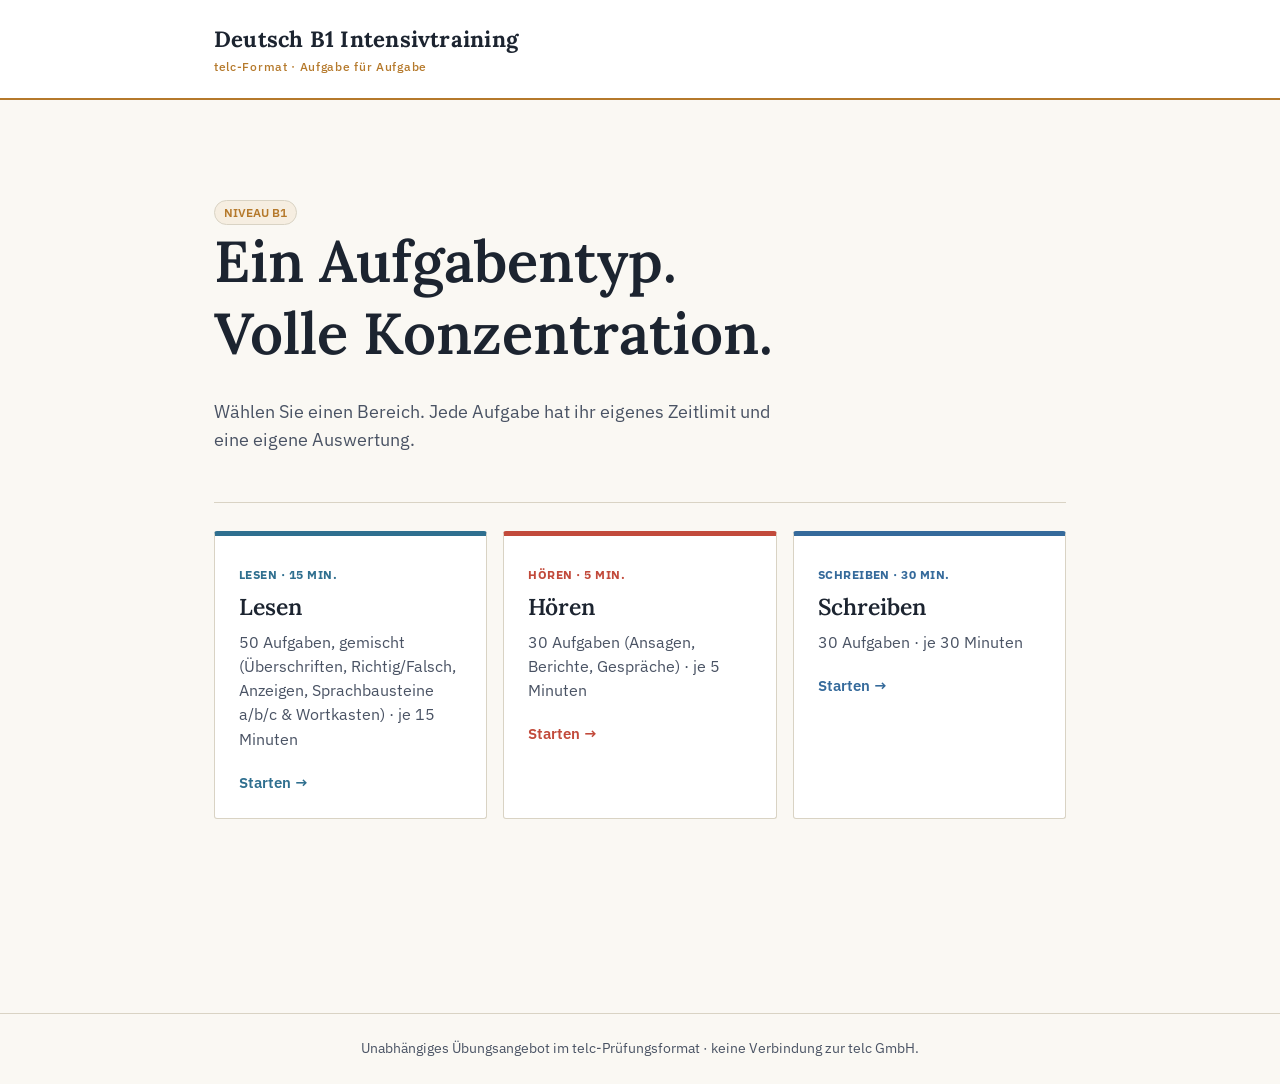
==== commit ca653423: "written tasks added total 30 now" ====
--- a/index.html
+++ b/index.html
@@ -19,7 +19,7 @@
   <div class="practice-grid redesigned-grid">
     <a class="practice-card type-lesen" href="pages/lesen.html"><span class="cefr-tag">LESEN · 15 MIN.</span><h2>Lesen</h2><p>50 Aufgaben, gemischt (Überschriften, Richtig/Falsch, Anzeigen, Sprachbausteine a/b/c &amp; Wortkasten) · je 15 Minuten</p><div class="go">Starten →</div></a>
     <a class="practice-card type-listening" href="pages/hoeren.html"><span class="cefr-tag">HÖREN · 5 MIN.</span><h2>Hören</h2><p>30 Aufgaben (Ansagen, Berichte, Gespräche) · je 5 Minuten</p><div class="go">Starten →</div></a>
-    <a class="practice-card type-writing" href="pages/schreiben.html"><span class="cefr-tag">SCHREIBEN · 30 MIN.</span><h2>Schreiben</h2><p>10 Aufgaben · je 30 Minuten</p><div class="go">Starten →</div></a>
+    <a class="practice-card type-writing" href="pages/schreiben.html"><span class="cefr-tag">SCHREIBEN · 30 MIN.</span><h2>Schreiben</h2><p>30 Aufgaben · je 30 Minuten</p><div class="go">Starten →</div></a>
   </div>
 </main>
 <footer class="site-footer">Unabhängiges Übungsangebot im telc-Prüfungsformat · keine Verbindung zur telc GmbH.</footer>
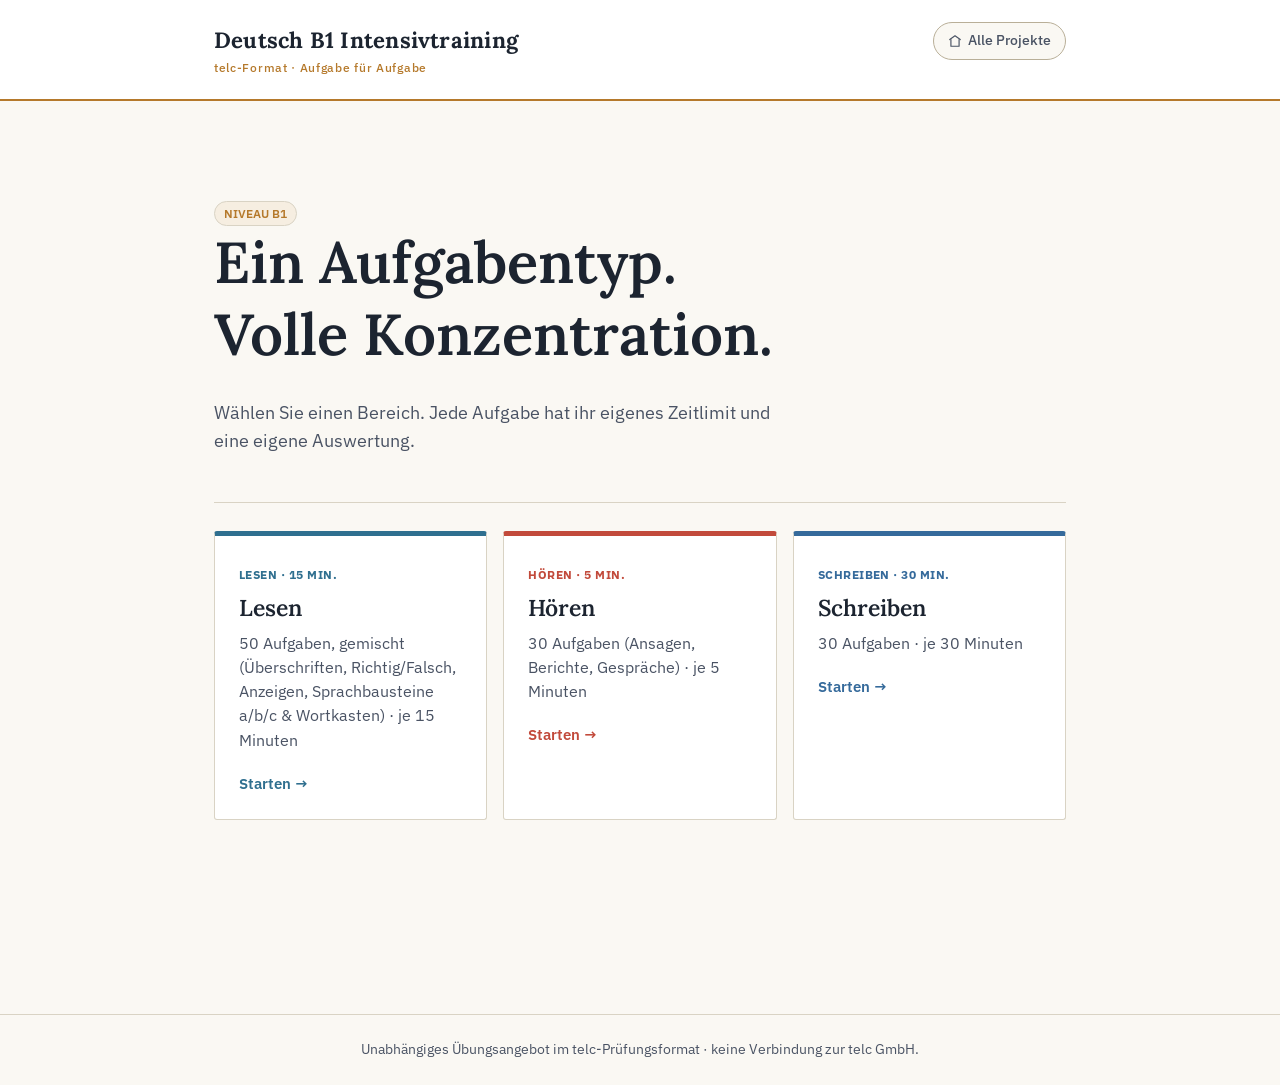
==== commit e5b97071: "back navigation to hub added" ====
--- a/index.html
+++ b/index.html
@@ -9,6 +9,7 @@
 <body data-level="B1">
 <header class="masthead"><div class="masthead-inner">
   <div class="masthead-title"><a href="index.html">Deutsch B1 Intensivtraining<small>telc-Format · Aufgabe für Aufgabe</small></a></div>
+  <a class="hub-link" href="https://chimirayy.github.io/"><svg viewBox="0 0 24 24" fill="none" stroke="currentColor" stroke-width="2" stroke-linecap="round" stroke-linejoin="round"><path d="M3 9.5 12 3l9 6.5"/><path d="M5 9.5V21h14V9.5"/></svg>Alle Projekte</a>
 </div></header>
 <main class="page landing-page">
   <section class="hero compact-hero">
--- a/assets/css/style.css
+++ b/assets/css/style.css
@@ -94,6 +94,24 @@
 .masthead-nav a{ text-decoration: none; color: var(--ink-soft); border-bottom: 1px solid transparent; padding-bottom: 2px; }
 .masthead-nav a:hover, .masthead-nav a[aria-current="page"]{ color: var(--ink); border-color: var(--rule-strong); }
 
+.hub-link{
+  display: inline-flex;
+  align-items: center;
+  gap: 6px;
+  font-family: 'IBM Plex Sans', sans-serif;
+  font-size: .82rem;
+  font-weight: 500;
+  color: var(--ink-soft);
+  text-decoration: none;
+  padding: 7px 14px;
+  border: 1px solid var(--rule-strong);
+  border-radius: 999px;
+  background: var(--paper);
+  transition: color .15s, border-color .15s, background .15s;
+}
+.hub-link:hover{ color: var(--ink); border-color: var(--ink-soft); background: var(--paper-raised); }
+.hub-link svg{ width: 14px; height: 14px; }
+
 /* ---------- Layout shells ---------- */
 
 .page{
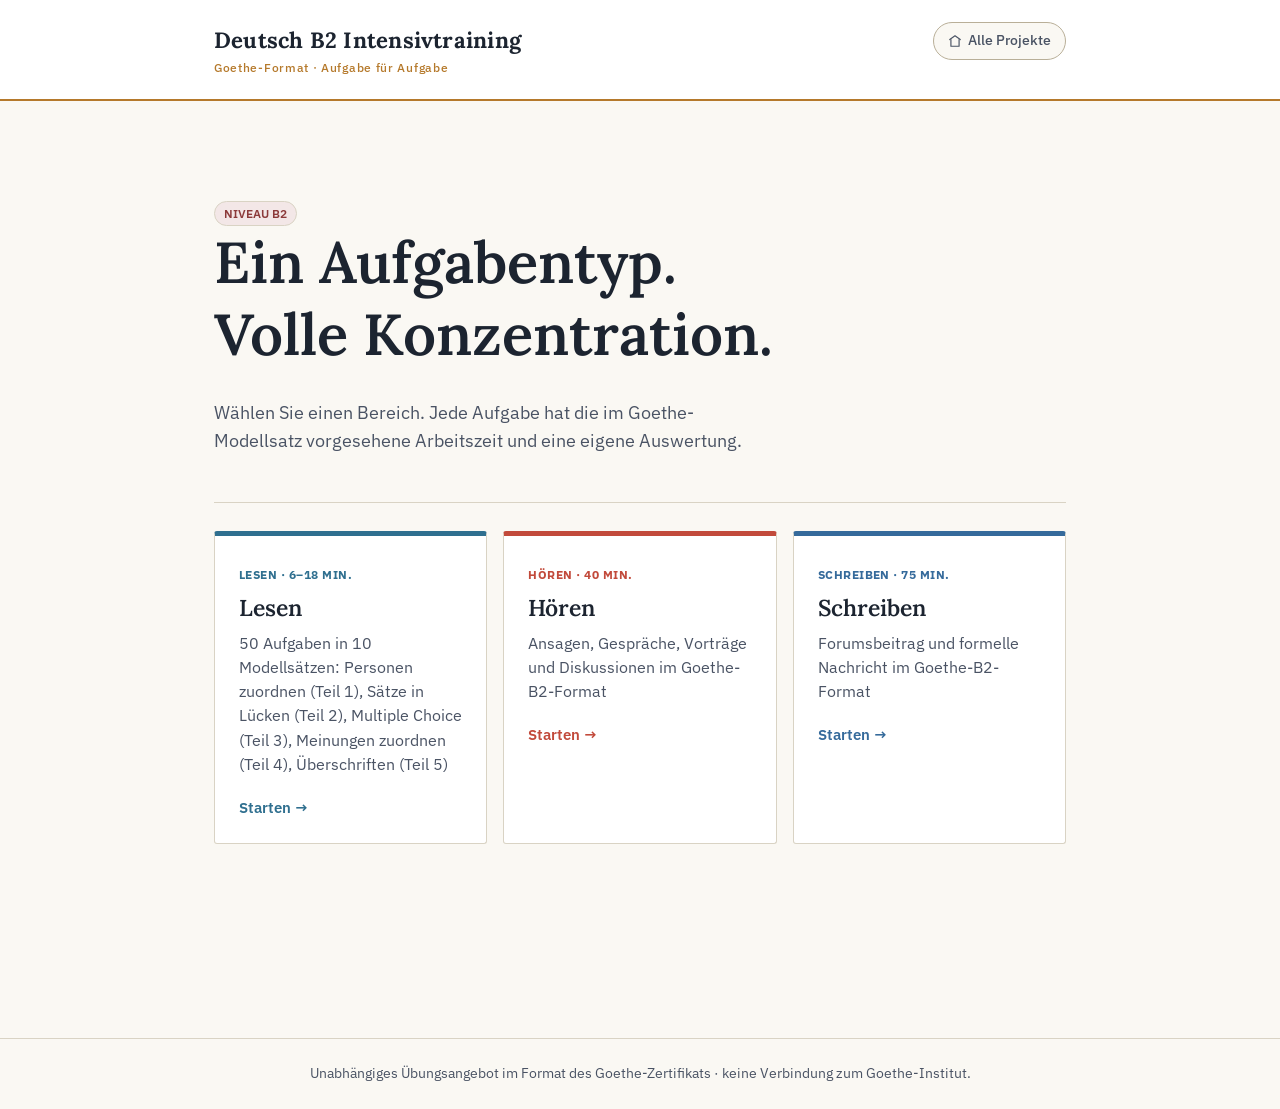
==== commit 4425fb62: "b2 lesen" ====
--- a/index.html
+++ b/index.html
@@ -2,26 +2,26 @@
 <html lang="de">
 <head>
 <meta charset="UTF-8"><meta name="viewport" content="width=device-width, initial-scale=1.0">
-<title>Deutsch B1 · Intensivtraining</title>
-<meta name="description" content="Deutsch B1 Intensivtraining, getrennt nach Aufgabentyp.">
+<title>Deutsch B2 · Intensivtraining</title>
+<meta name="description" content="Deutsch B2 Intensivtraining im Goethe-Prüfungsformat, getrennt nach Aufgabentyp.">
 <link rel="stylesheet" href="assets/css/style.css">
 </head>
-<body data-level="B1">
+<body data-level="B2">
 <header class="masthead"><div class="masthead-inner">
-  <div class="masthead-title"><a href="index.html">Deutsch B1 Intensivtraining<small>telc-Format · Aufgabe für Aufgabe</small></a></div>
+  <div class="masthead-title"><a href="index.html">Deutsch B2 Intensivtraining<small>Goethe-Format · Aufgabe für Aufgabe</small></a></div>
   <a class="hub-link" href="https://chimirayy.github.io/"><svg viewBox="0 0 24 24" fill="none" stroke="currentColor" stroke-width="2" stroke-linecap="round" stroke-linejoin="round"><path d="M3 9.5 12 3l9 6.5"/><path d="M5 9.5V21h14V9.5"/></svg>Alle Projekte</a>
 </div></header>
 <main class="page landing-page">
   <section class="hero compact-hero">
-    <span class="badge">NIVEAU B1</span>
+    <span class="badge">NIVEAU B2</span>
     <h1>Ein Aufgabentyp.<br>Volle Konzentration.</h1>
-    <p>Wählen Sie einen Bereich. Jede Aufgabe hat ihr eigenes Zeitlimit und eine eigene Auswertung.</p>
+    <p>Wählen Sie einen Bereich. Jede Aufgabe hat die im Goethe-Modellsatz vorgesehene Arbeitszeit und eine eigene Auswertung.</p>
   </section>
   <div class="practice-grid redesigned-grid">
-    <a class="practice-card type-lesen" href="pages/lesen.html"><span class="cefr-tag">LESEN · 15 MIN.</span><h2>Lesen</h2><p>50 Aufgaben, gemischt (Überschriften, Richtig/Falsch, Anzeigen, Sprachbausteine a/b/c &amp; Wortkasten) · je 15 Minuten</p><div class="go">Starten →</div></a>
-    <a class="practice-card type-listening" href="pages/hoeren.html"><span class="cefr-tag">HÖREN · 5 MIN.</span><h2>Hören</h2><p>30 Aufgaben (Ansagen, Berichte, Gespräche) · je 5 Minuten</p><div class="go">Starten →</div></a>
-    <a class="practice-card type-writing" href="pages/schreiben.html"><span class="cefr-tag">SCHREIBEN · 30 MIN.</span><h2>Schreiben</h2><p>30 Aufgaben · je 30 Minuten</p><div class="go">Starten →</div></a>
+    <a class="practice-card type-lesen" href="pages/lesen.html"><span class="cefr-tag">LESEN · 6–18 MIN.</span><h2>Lesen</h2><p>50 Aufgaben in 10 Modellsätzen: Personen zuordnen (Teil 1), Sätze in Lücken (Teil 2), Multiple Choice (Teil 3), Meinungen zuordnen (Teil 4), Überschriften (Teil 5)</p><div class="go">Starten →</div></a>
+    <a class="practice-card type-listening" href="pages/hoeren.html"><span class="cefr-tag">HÖREN · 40 MIN.</span><h2>Hören</h2><p>Ansagen, Gespräche, Vorträge und Diskussionen im Goethe-B2-Format</p><div class="go">Starten →</div></a>
+    <a class="practice-card type-writing" href="pages/schreiben.html"><span class="cefr-tag">SCHREIBEN · 75 MIN.</span><h2>Schreiben</h2><p>Forumsbeitrag und formelle Nachricht im Goethe-B2-Format</p><div class="go">Starten →</div></a>
   </div>
 </main>
-<footer class="site-footer">Unabhängiges Übungsangebot im telc-Prüfungsformat · keine Verbindung zur telc GmbH.</footer>
+<footer class="site-footer">Unabhängiges Übungsangebot im Format des Goethe-Zertifikats · keine Verbindung zum Goethe-Institut.</footer>
 </body></html>
--- a/assets/css/style.css
+++ b/assets/css/style.css
@@ -669,6 +669,7 @@
 .task-tab b{position:absolute;right:3px;top:1px;font-size:.62rem;color:var(--bad)}
 
 .task-page{padding-top:34px;max-width:900px}
+.loading-note{color:var(--muted,#6b7280);font-size:.95rem;padding:48px 0;text-align:center}
 .task-head{display:flex;align-items:flex-end;justify-content:space-between;gap:20px;margin-bottom:16px}
 .task-head h1{margin:5px 0 0;font-size:1.65rem}
 .task-time-note{font-size:.82rem;font-weight:600;color:var(--type-color);white-space:nowrap}
@@ -751,3 +752,106 @@
 .review-score strong { color: var(--type-color); font: 700 1.5rem 'IBM Plex Mono',monospace; }
 .review-answer .answer-part { margin-top: 0; }
 .review-bar .review-timer { font-size: .82rem; }
+
+/* ==========================================================================
+   Goethe B2 · Lesen — task types (Teil 1–5)
+   ========================================================================== */
+
+body[data-level="B2"][data-practice="lesen"]{ --type-color:#8C3A3A; --type-soft:#F5EAEA; }
+
+/* ---------- task list ---------- */
+.task-list-page{ padding-top: 0; }
+.filter-tabs{ display:flex; gap:8px; flex-wrap:wrap; margin-bottom:20px; }
+.filter-tab{
+  border:1px solid var(--rule-strong); background:var(--paper-raised); color:var(--ink-soft);
+  border-radius:999px; padding:7px 16px; font:600 .84rem 'IBM Plex Sans',sans-serif; cursor:pointer;
+}
+.filter-tab:hover{ border-color:var(--type-color); color:var(--type-color); }
+.filter-tab.active{ background:var(--type-color); border-color:var(--type-color); color:#fff; }
+
+.task-list{ border:1px solid var(--rule); border-radius:var(--radius); background:var(--paper-raised); overflow:hidden; }
+.task-row{
+  display:grid; grid-template-columns:auto 1fr auto; gap:16px; align-items:center; width:100%;
+  padding:15px 18px; border:0; border-bottom:1px solid var(--rule); background:none;
+  text-align:left; cursor:pointer; font-family:inherit; color:inherit;
+}
+.task-row:last-child{ border-bottom:0; }
+.task-row:hover{ background:var(--type-soft); }
+.task-row-num{
+  width:30px; height:30px; border-radius:50%; display:grid; place-items:center;
+  background:var(--type-soft); color:var(--type-color); font:700 .9rem 'IBM Plex Mono',monospace;
+}
+.task-row-main{ display:block; }
+.task-row-title{ display:block; font-weight:600; font-size:1rem; }
+.task-row-sub{ display:block; font-size:.82rem; color:var(--ink-soft); }
+.task-row-time{ font:600 .8rem 'IBM Plex Mono',monospace; color:var(--ink-soft); white-space:nowrap; }
+
+/* ---------- shared bits ---------- */
+.letter{
+  display:inline-grid; place-items:center; width:1.5em; height:1.5em; margin-right:8px;
+  border-radius:4px; background:var(--type-soft); color:var(--type-color);
+  font:700 .8rem 'IBM Plex Mono',monospace; flex:0 0 auto;
+}
+.block-head{ font-size:1.05rem; border-bottom:2px solid var(--type-color); padding-bottom:6px; margin:30px 0 4px; }
+.items-block .match-row:first-of-type{ border-top:none; }
+.row-control{ display:flex; align-items:center; gap:8px; }
+.row-control em{ font-size:.76rem; color:var(--ink-soft); }
+.match-row.example{ opacity:.72; }
+
+.answer-chip{
+  display:inline-grid; place-items:center; min-width:2em; padding:3px 8px; border-radius:4px;
+  font:700 .85rem 'IBM Plex Mono',monospace; border:1px solid var(--rule-strong); background:var(--paper);
+}
+.answer-chip.correct{ background:#E6F0E9; color:var(--good); border-color:#A9C9B5; }
+.answer-chip.incorrect{ background:#F7E6E4; color:var(--bad); border-color:#DDB3AE; }
+.answer-chip.solution{ background:var(--type-soft); color:var(--type-color); border-color:color-mix(in srgb,var(--type-color) 30%,white); }
+
+/* ---------- article (Teil 2 / Teil 3) ---------- */
+.article{ border:1px solid var(--rule-strong); border-radius:var(--radius); padding:22px 26px; background:var(--paper); }
+.article-title{ text-align:center; font-size:1.5rem; margin-bottom:6px; }
+.article-sub{ text-align:center; font-weight:600; color:var(--ink-soft); margin:0 0 20px; font-size:.95rem; }
+.article-lead{ font-weight:600; margin:0 0 18px; }
+.article p{ font-size:.97rem; line-height:1.75; margin:0 0 15px; text-align:justify; hyphens:auto; }
+
+.gap{ display:inline; white-space:nowrap; }
+.gap b{ font-family:'IBM Plex Mono',monospace; color:var(--type-color); }
+.example-gap{ white-space:normal; font-style:italic; color:var(--ink-soft); }
+.letter-list{ list-style:none; margin:10px 0 0; padding:0; }
+.letter-list li{ display:flex; align-items:flex-start; gap:2px; padding:6px 0; border-top:1px dashed var(--rule); color:var(--ink); }
+.letter-list li:first-child{ border-top:0; }
+.letter-list li.unused{ opacity:.5; }
+
+/* ---------- Teil 1 persons ---------- */
+.person-grid{ display:grid; grid-template-columns:1fr 1fr; gap:16px; }
+.person-card{ border:1px solid var(--rule); border-top:3px solid var(--type-color); border-radius:var(--radius); padding:16px 18px; background:var(--paper); }
+.person-card h3{ display:flex; align-items:center; font-size:1rem; margin-bottom:8px; }
+.person-card p{ margin:0; font-size:.93rem; line-height:1.65; text-align:justify; hyphens:auto; }
+
+/* ---------- Teil 4 comments ---------- */
+.comment-grid{ display:grid; grid-template-columns:1fr 1fr; gap:14px; }
+.comment-card{ border:1px solid var(--rule-strong); border-radius:10px; padding:14px 16px; background:var(--paper); }
+.comment-card p{ margin:6px 0 8px; font-size:.92rem; line-height:1.6; }
+.comment-author{ display:block; text-align:right; font-size:.8rem; font-style:italic; color:var(--ink-soft); }
+
+/* ---------- Teil 5 paragraphs ---------- */
+.law-block{ border:1px solid var(--rule); border-radius:var(--radius); padding:14px 18px; margin-bottom:14px; background:var(--paper); }
+.law-block.example{ opacity:.75; }
+.law-head{ display:flex; align-items:center; gap:10px; margin-bottom:8px; }
+.law-head b{ font-family:'IBM Plex Mono',monospace; color:var(--type-color); font-size:1rem; }
+.law-head em{ font-size:.76rem; color:var(--ink-soft); font-style:italic; }
+.law-block p{ margin:0; font-size:.93rem; line-height:1.65; }
+
+/* ---------- Teil 3 review states ---------- */
+.mc-option .letter{ margin-right:4px; }
+.mc-option.correct-option{ border-color:var(--good); background:#EFF6F1; }
+.mc-option.wrong-option{ border-color:var(--bad); background:#FAEDEB; }
+
+.answer-row .q-num{ min-width:2ch; }
+
+@media (max-width:760px){
+  .person-grid,.comment-grid{ grid-template-columns:1fr; }
+  .article{ padding:18px 16px; }
+  .article p{ text-align:left; }
+  .task-row{ grid-template-columns:auto 1fr; }
+  .task-row-time{ grid-column:2; }
+}
